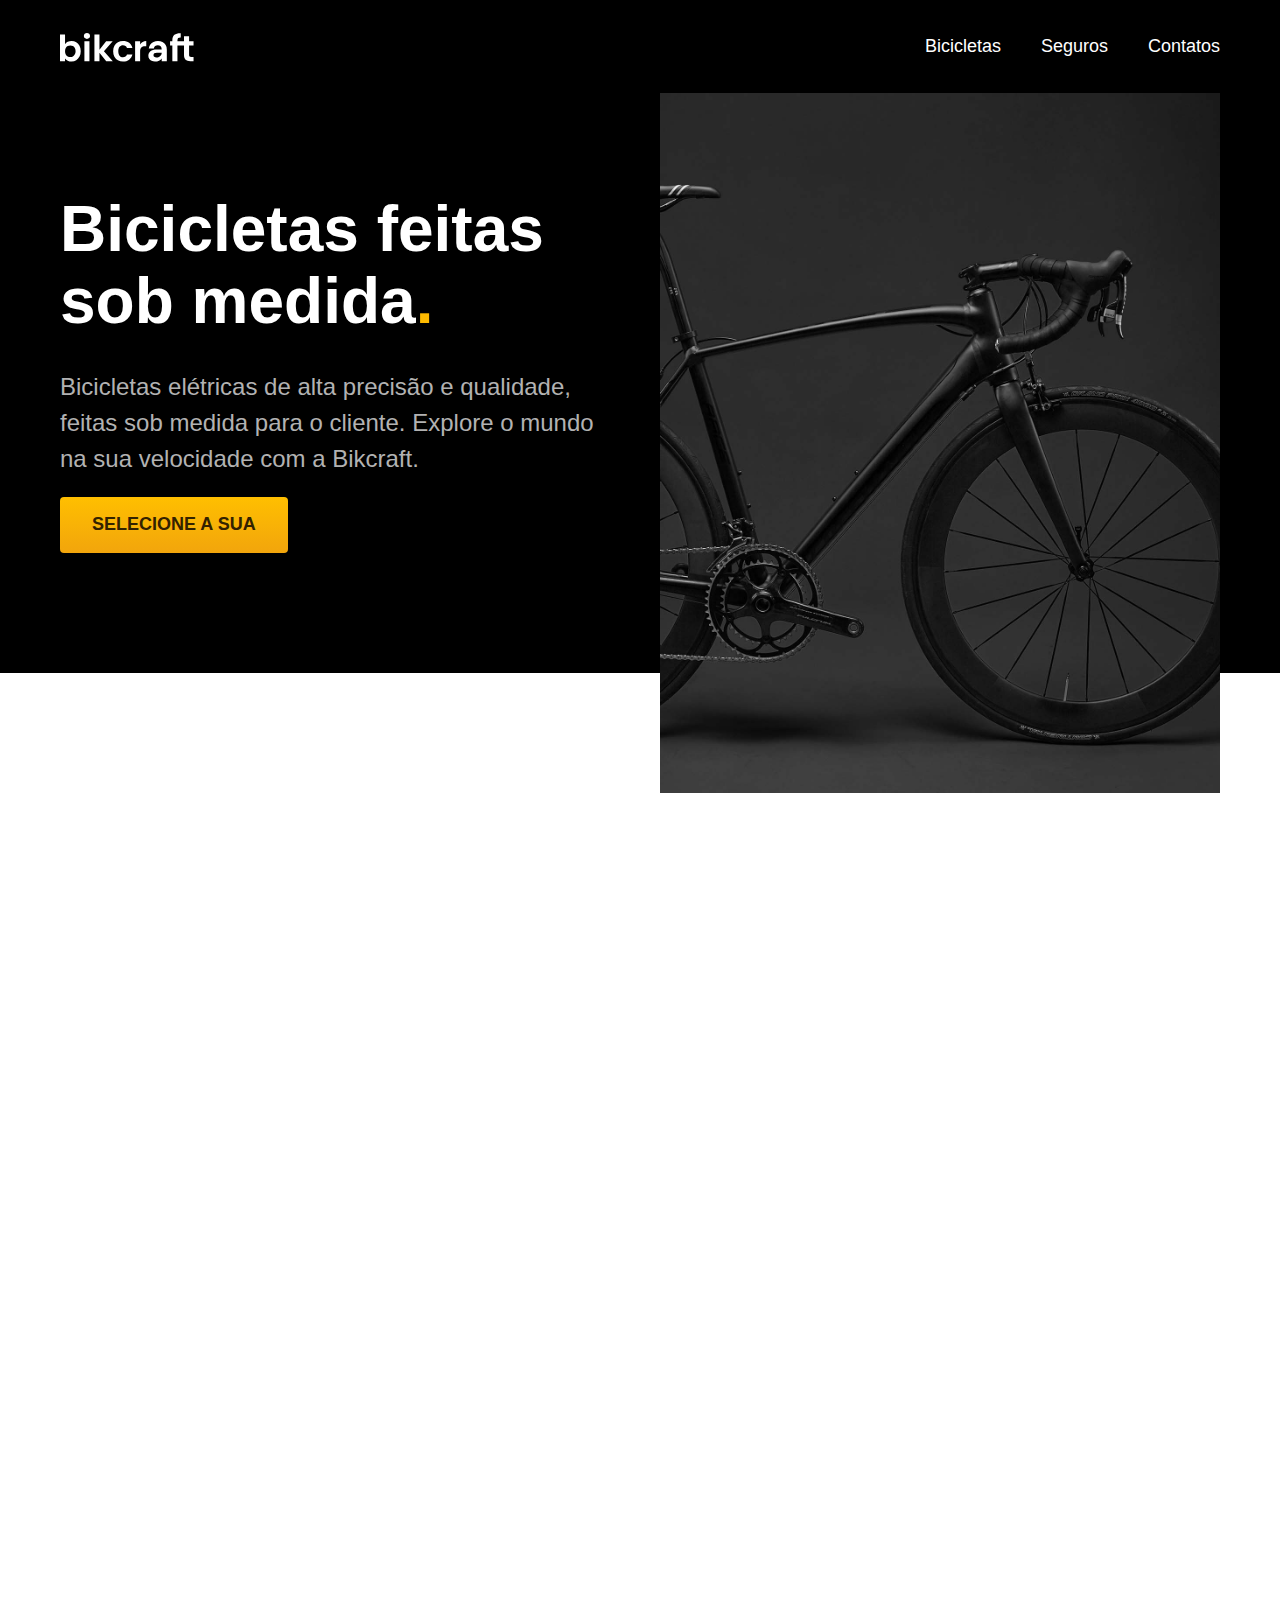
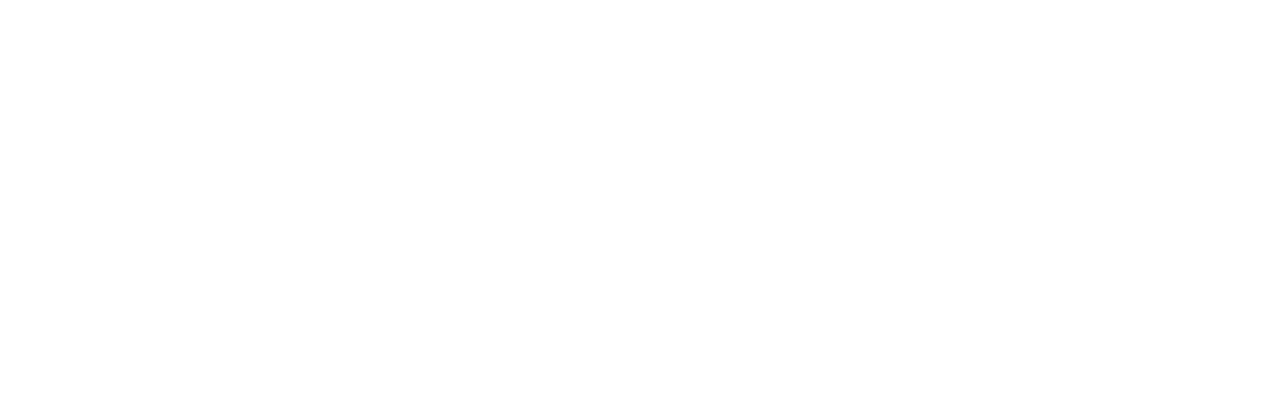
==== index.html @ bf6d43e2 "introducao" ====
<!DOCTYPE html>
<html lang="pt-br">

<head>
  <meta charset="UTF-8">
  <meta name="viewport" content="width=device-width, initial-scale=1.0">

  <title>Bikcraft - Bicicletas Elétricas</title>
  <meta name="description" content="Bicicletas elétricas de alta precisão e qualidade,  feitas sob medida para o cliente. Explore o mundo na sua velocidade com a Bikcraft.">

  <link rel="stylesheet" href="./css/style.css">
</head>

<body>
  <header class="header-bg">
    <div class="header">
      <a href="./"><img src="./img/bikcraft.svg" alt="Bikecraft"></a>

      <nav aria-label="primaria">
        <ul class="header-menu">
          <li><a href="./bicicletas.html">Bicicletas</a></li>
          <li><a href="./seguros.html">Seguros</a></li>
          <li><a href="./contatos.html">Contatos</a></li>
        </ul>
      </nav>
    </div>
  </header>
  <main class="introducao-bg">
    <div class="introducao">
      <div class="introducao-conteudo">
        <h1>Bicicletas feitas
          sob medida<span>.</span></h1>
        <p>Bicicletas elétricas de alta precisão e qualidade, feitas sob medida para o cliente. Explore o mundo na sua velocidade com a Bikcraft.</p>
        <a href="./bicicletas.html">SELECIONE A SUA</a>
      </div>
      <div class="introducao-imagem">
        <img src="./img/fotos/introducao.jpg" alt="Bicicleta elétrica preta.">
      </div>
    </div>
  </main>
</body>

</html>
---- css/style.css ----
/* Reset css */

body {
  margin: 0px;
  font-family: Arial, Helvetica, sans-serif;
  height: 2000px;
}

ul {
  margin: 0px;
  padding: 0px;
  list-style: none;
}

a {
  text-decoration: none;
  color: inherit;
}

img {
  max-width: 100%;
  display: block;
}

h1,
ul,
p {
  margin: 0px;
}

/* Header */

.header-bg {
  background-color: #000;
}

.header {
  display: flex;
  flex-wrap: wrap;
  gap: 20px;
  justify-content: space-between;
  align-items: center;
  box-sizing: border-box;
  padding: 20px;
  max-width: 1200px;
  margin: 0 auto;
}

.header-menu {
  display: flex;
  flex-wrap: wrap;
  gap: 40px;
}

.header-menu a {
  color: white;
  padding: 16px 0px;
  display: inline-block;
  font-size: 18px;
  position: relative;
}

.header-menu a::after {
  content: "";
  display: block;
  height: 2px;
  width: 0%;
  background: white;
  margin-top: 4px;
  transition: 0.4s;
  position: absolute;
}

.header-menu a:hover:after {
  width: 100%;
}

@media (max-width: 800px) {
  .header-menu {
    gap: 20px;
  }

  .header-menu a {
    background: #111;
    padding: 12px 16px;
    border-radius: 4px;
  }

  .header-menu a:hover {
    background-color: #2e2e2e;
  }

  .header a:after {
    display: none;
  }
}

@media (max-width: 600px) {
  .header-menu {
    gap: 12px;
  }

  .header-menu a {
    padding: 8px 12px;
    font-size: 14px;
  }
}

/* Introdução main */

.introducao-bg {
  background: #000;
  color: white;
}

.introducao {
  display: grid;
  grid-template-columns: 1fr 1fr;
  gap: 0px 40px;
  max-width: 1200px;
  box-sizing: border-box;
  padding: 0px 20px;
  margin: 0px auto;
}

.introducao-conteudo {
  align-self: end;
  padding-bottom: 120px;
}

.introducao-imagem {
  margin-bottom: -120px;
}

.introducao img {
  height: 100%;
  object-fit: cover;
}

.introducao h1 {
  margin-bottom: 32px;
  font-size: 64px;
  line-height: 1.125;
}

.introducao h1 span {
  color: #ffbb00;
}

.introducao p {
  margin-bottom: 20px;
  font-size: 24px;
  line-height: 1.5;
  color: #b2b2b2;
}

.introducao a {
  display: inline-block;
  padding: 16px 32px;
  background: linear-gradient(#ffbf00, #f2a50c);
  border-radius: 4px;
  box-shadow: 0 1px 2px rgba(0, 0, 0, 0.1);
  color: #332200;
  text-transform: uppercase;
  font-weight: 600;
  font-size: 18px;
  line-height: 1.33;
}
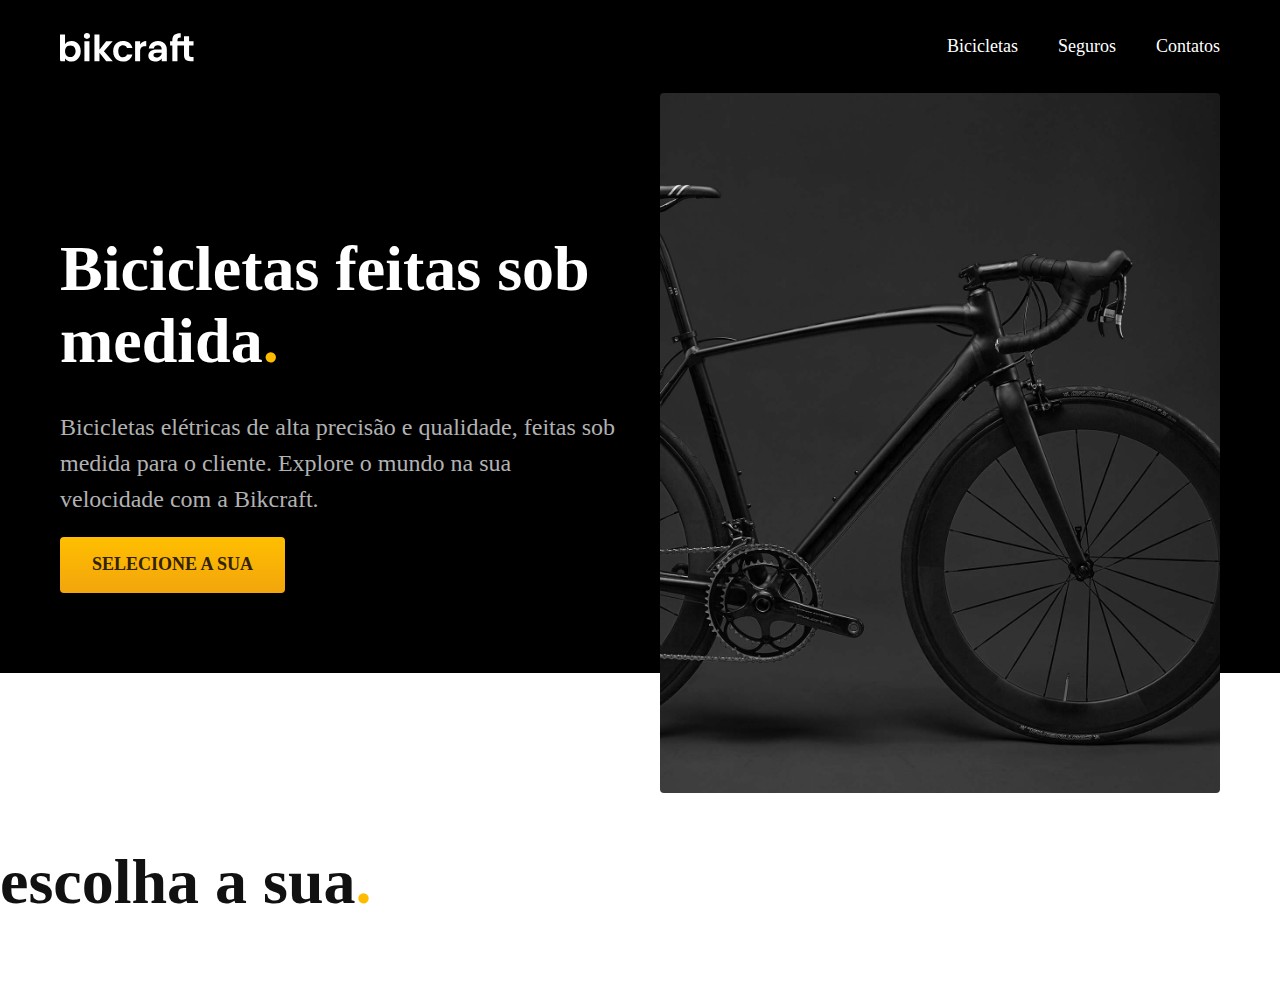
==== commit ee0b0a2e: "quarto dia" ====
--- a/index.html
+++ b/index.html
@@ -9,6 +9,11 @@
   <meta name="description" content="Bicicletas elétricas de alta precisão e qualidade,  feitas sob medida para o cliente. Explore o mundo na sua velocidade com a Bikcraft.">
 
   <link rel="stylesheet" href="./css/style.css">
+
+  <!-- <link rel="preconnect" href="https://fonts.googleapis.com">
+  <link rel="preconnect" href="https://fonts.gstatic.com" crossorigin>
+  <link href="https://fonts.googleapis.com/css2?family=Poppins:wght@400;600&family=Roboto:wght@400;500&display=swap" rel="stylesheet"> -->
+
 </head>
 
 <body>
@@ -17,7 +22,7 @@
       <a href="./"><img src="./img/bikcraft.svg" alt="Bikecraft"></a>
 
       <nav aria-label="primaria">
-        <ul class="header-menu">
+        <ul class="header-menu cor-0">
           <li><a href="./bicicletas.html">Bicicletas</a></li>
           <li><a href="./seguros.html">Seguros</a></li>
           <li><a href="./contatos.html">Contatos</a></li>
@@ -28,16 +33,17 @@
   <main class="introducao-bg">
     <div class="introducao">
       <div class="introducao-conteudo">
-        <h1>Bicicletas feitas
-          sob medida<span>.</span></h1>
-        <p>Bicicletas elétricas de alta precisão e qualidade, feitas sob medida para o cliente. Explore o mundo na sua velocidade com a Bikcraft.</p>
-        <a href="./bicicletas.html">SELECIONE A SUA</a>
+        <h1 class="texto-grande cor-0">Bicicletas feitas
+          sob medida<span class="cor-p1">.</span></h1>
+        <p class="texto-medio cor-5">Bicicletas elétricas de alta precisão e qualidade, feitas sob medida para o cliente. Explore o mundo na sua velocidade com a Bikcraft.</p>
+        <a class="btn" href="./bicicletas.html">SELECIONE A SUA</a>
       </div>
-      <div class="introducao-imagem">
+      <div>
         <img src="./img/fotos/introducao.jpg" alt="Bicicleta elétrica preta.">
       </div>
     </div>
   </main>
+  <h2 class="texto-grande">escolha a sua<span class="cor-p1">.</span></h2>
 </body>
 
 </html>--- a/css/style.css
+++ b/css/style.css
@@ -1,168 +1,11 @@
-/* Reset css */
+@import "./global/global.css";
+@import "./utilidades/tipografia.css";
+@import "./utilidades/cores.css";
 
-body {
-  margin: 0px;
-  font-family: Arial, Helvetica, sans-serif;
-  height: 2000px;
-}
+@import "./global/header.css";
 
-ul {
-  margin: 0px;
-  padding: 0px;
-  list-style: none;
-}
+/* Home */
+@import "./home/introducao.css";
 
-a {
-  text-decoration: none;
-  color: inherit;
-}
-
-img {
-  max-width: 100%;
-  display: block;
-}
-
-h1,
-ul,
-p {
-  margin: 0px;
-}
-
-/* Header */
-
-.header-bg {
-  background-color: #000;
-}
-
-.header {
-  display: flex;
-  flex-wrap: wrap;
-  gap: 20px;
-  justify-content: space-between;
-  align-items: center;
-  box-sizing: border-box;
-  padding: 20px;
-  max-width: 1200px;
-  margin: 0 auto;
-}
-
-.header-menu {
-  display: flex;
-  flex-wrap: wrap;
-  gap: 40px;
-}
-
-.header-menu a {
-  color: white;
-  padding: 16px 0px;
-  display: inline-block;
-  font-size: 18px;
-  position: relative;
-}
-
-.header-menu a::after {
-  content: "";
-  display: block;
-  height: 2px;
-  width: 0%;
-  background: white;
-  margin-top: 4px;
-  transition: 0.4s;
-  position: absolute;
-}
-
-.header-menu a:hover:after {
-  width: 100%;
-}
-
-@media (max-width: 800px) {
-  .header-menu {
-    gap: 20px;
-  }
-
-  .header-menu a {
-    background: #111;
-    padding: 12px 16px;
-    border-radius: 4px;
-  }
-
-  .header-menu a:hover {
-    background-color: #2e2e2e;
-  }
-
-  .header a:after {
-    display: none;
-  }
-}
-
-@media (max-width: 600px) {
-  .header-menu {
-    gap: 12px;
-  }
-
-  .header-menu a {
-    padding: 8px 12px;
-    font-size: 14px;
-  }
-}
-
-/* Introdução main */
-
-.introducao-bg {
-  background: #000;
-  color: white;
-}
-
-.introducao {
-  display: grid;
-  grid-template-columns: 1fr 1fr;
-  gap: 0px 40px;
-  max-width: 1200px;
-  box-sizing: border-box;
-  padding: 0px 20px;
-  margin: 0px auto;
-}
-
-.introducao-conteudo {
-  align-self: end;
-  padding-bottom: 120px;
-}
-
-.introducao-imagem {
-  margin-bottom: -120px;
-}
-
-.introducao img {
-  height: 100%;
-  object-fit: cover;
-}
-
-.introducao h1 {
-  margin-bottom: 32px;
-  font-size: 64px;
-  line-height: 1.125;
-}
-
-.introducao h1 span {
-  color: #ffbb00;
-}
-
-.introducao p {
-  margin-bottom: 20px;
-  font-size: 24px;
-  line-height: 1.5;
-  color: #b2b2b2;
-}
-
-.introducao a {
-  display: inline-block;
-  padding: 16px 32px;
-  background: linear-gradient(#ffbf00, #f2a50c);
-  border-radius: 4px;
-  box-shadow: 0 1px 2px rgba(0, 0, 0, 0.1);
-  color: #332200;
-  text-transform: uppercase;
-  font-weight: 600;
-  font-size: 18px;
-  line-height: 1.33;
-}
+/* Componentes */
+@import "./utilidades/componentes.css";
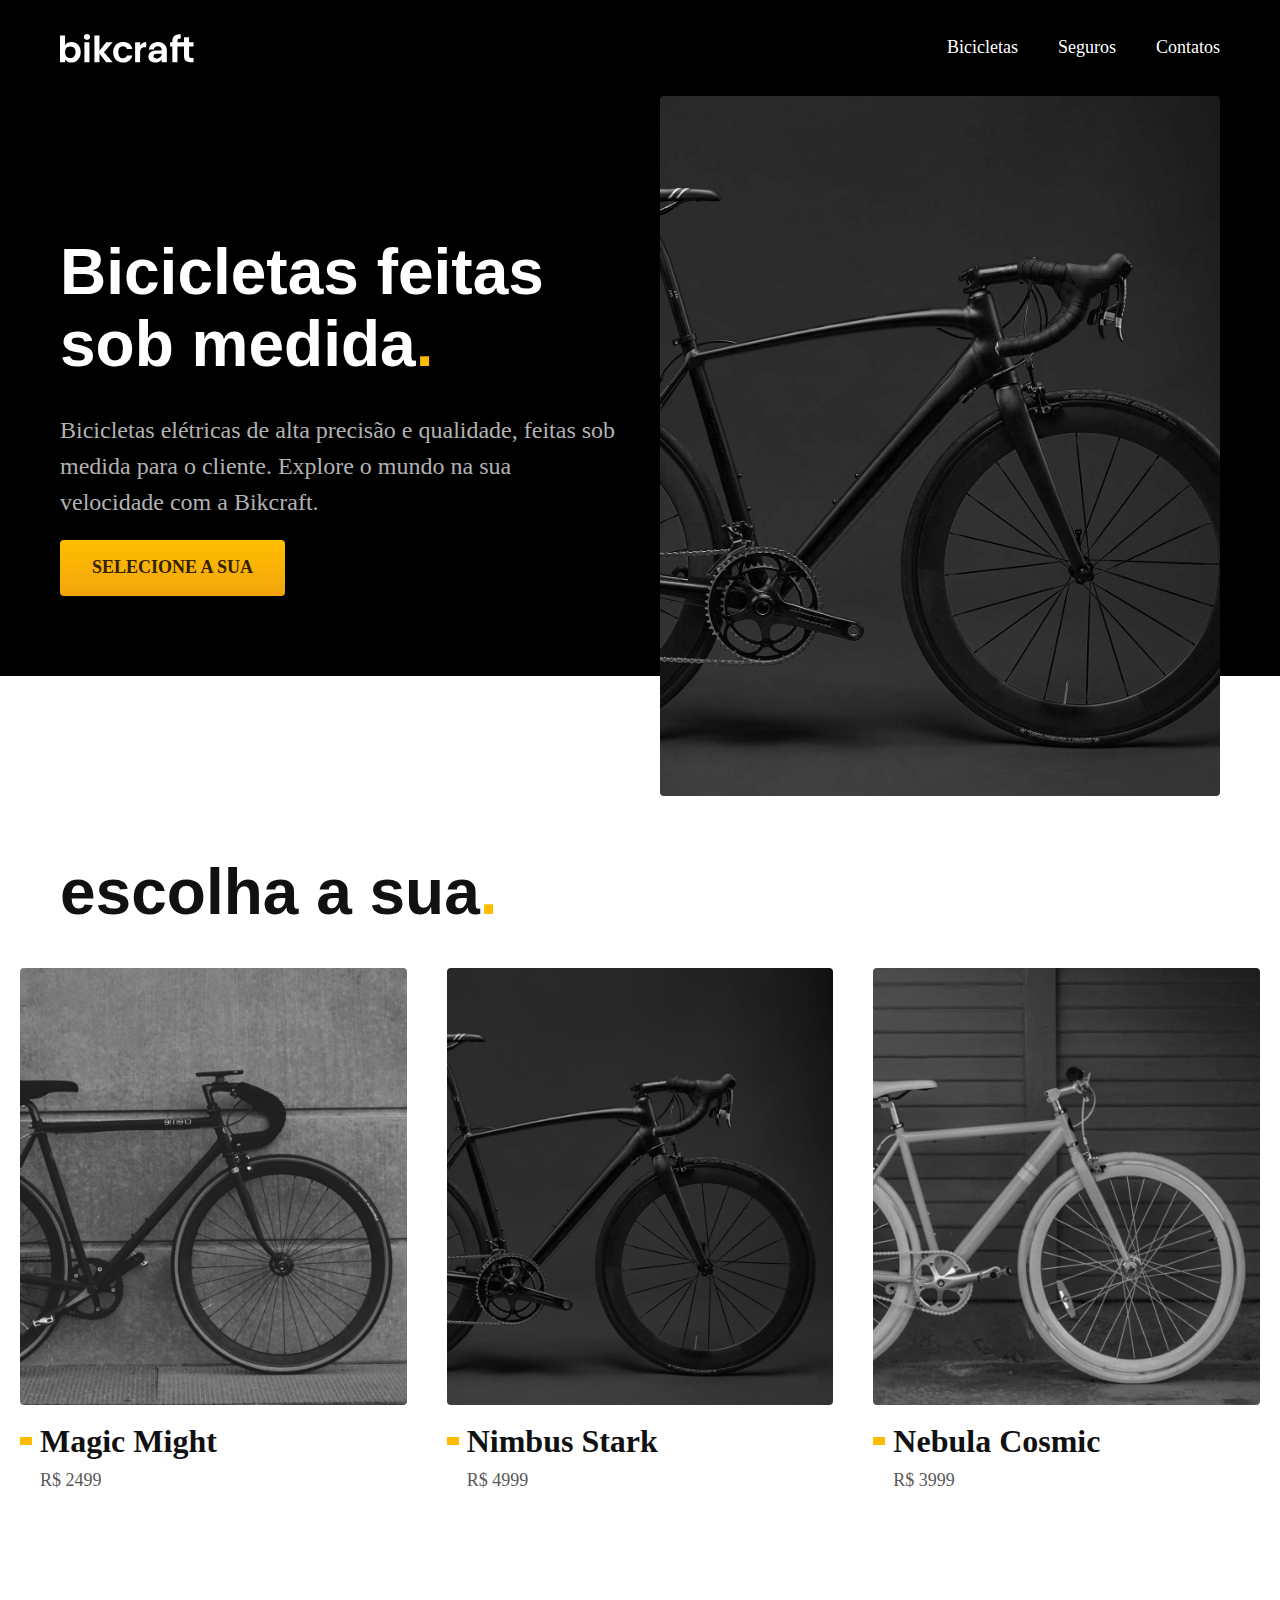
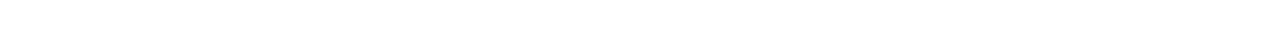
==== commit 76766eb0: "Dia 10" ====
--- a/index.html
+++ b/index.html
@@ -22,7 +22,7 @@
       <a href="./"><img src="./img/bikcraft.svg" alt="Bikecraft"></a>
 
       <nav aria-label="primaria">
-        <ul class="header-menu cor-0">
+        <ul class="header-menu font-1-m cor-0">
           <li><a href="./bicicletas.html">Bicicletas</a></li>
           <li><a href="./seguros.html">Seguros</a></li>
           <li><a href="./contatos.html">Contatos</a></li>
@@ -33,9 +33,9 @@
   <main class="introducao-bg">
     <div class="introducao">
       <div class="introducao-conteudo">
-        <h1 class="texto-grande cor-0">Bicicletas feitas
+        <h1 class="font-1-xxl cor-0">Bicicletas feitas
           sob medida<span class="cor-p1">.</span></h1>
-        <p class="texto-medio cor-5">Bicicletas elétricas de alta precisão e qualidade, feitas sob medida para o cliente. Explore o mundo na sua velocidade com a Bikcraft.</p>
+        <p class="font-2-l cor-5">Bicicletas elétricas de alta precisão e qualidade, feitas sob medida para o cliente. Explore o mundo na sua velocidade com a Bikcraft.</p>
         <a class="btn" href="./bicicletas.html">SELECIONE A SUA</a>
       </div>
       <div>
@@ -43,7 +43,32 @@
       </div>
     </div>
   </main>
-  <h2 class="texto-grande">escolha a sua<span class="cor-p1">.</span></h2>
+  <article class="bicicletas-lista">
+    <h2 class="font-1-xxl">escolha a sua<span class="cor-p1">.</span></h2>
+    <ul>
+      <li>
+        <a href="./bicicletas/magic.html">
+          <img src="./img/bicicletas/magic-home.jpg" alt="Bicicleta Preta">
+          <h3 class="font-1-xl">Magic Might</h3>
+          <span class="font-2-m cor-8">R$ 2499</span>
+        </a>
+      </li>
+      <li>
+        <a href="./bicicletas/nimbus.html">
+          <img src="./img/bicicletas/nimbus-home.jpg" alt="Bicicleta Preta">
+          <h3 class="font-1-xl">Nimbus Stark</h3>
+          <span class="font-2-m cor-8">R$ 4999</span>
+        </a>
+      </li>
+      <li>
+        <a href="./bicicletas/nebula.html">
+          <img src="./img/bicicletas/nebula-home.jpg" alt="Bicicleta Preta">
+          <h3 class="font-1-xl">Nebula Cosmic</h3>
+          <span class="font-2-m cor-8">R$ 3999</span>
+        </a>
+      </li>
+    </ul>
+  </article>
 </body>
 
 </html>--- a/css/style.css
+++ b/css/style.css
@@ -9,3 +9,6 @@
 
 /* Componentes */
 @import "./utilidades/componentes.css";
+
+/* Bicicletas */
+@import "./bicicletas/bicicletas-lista.css";
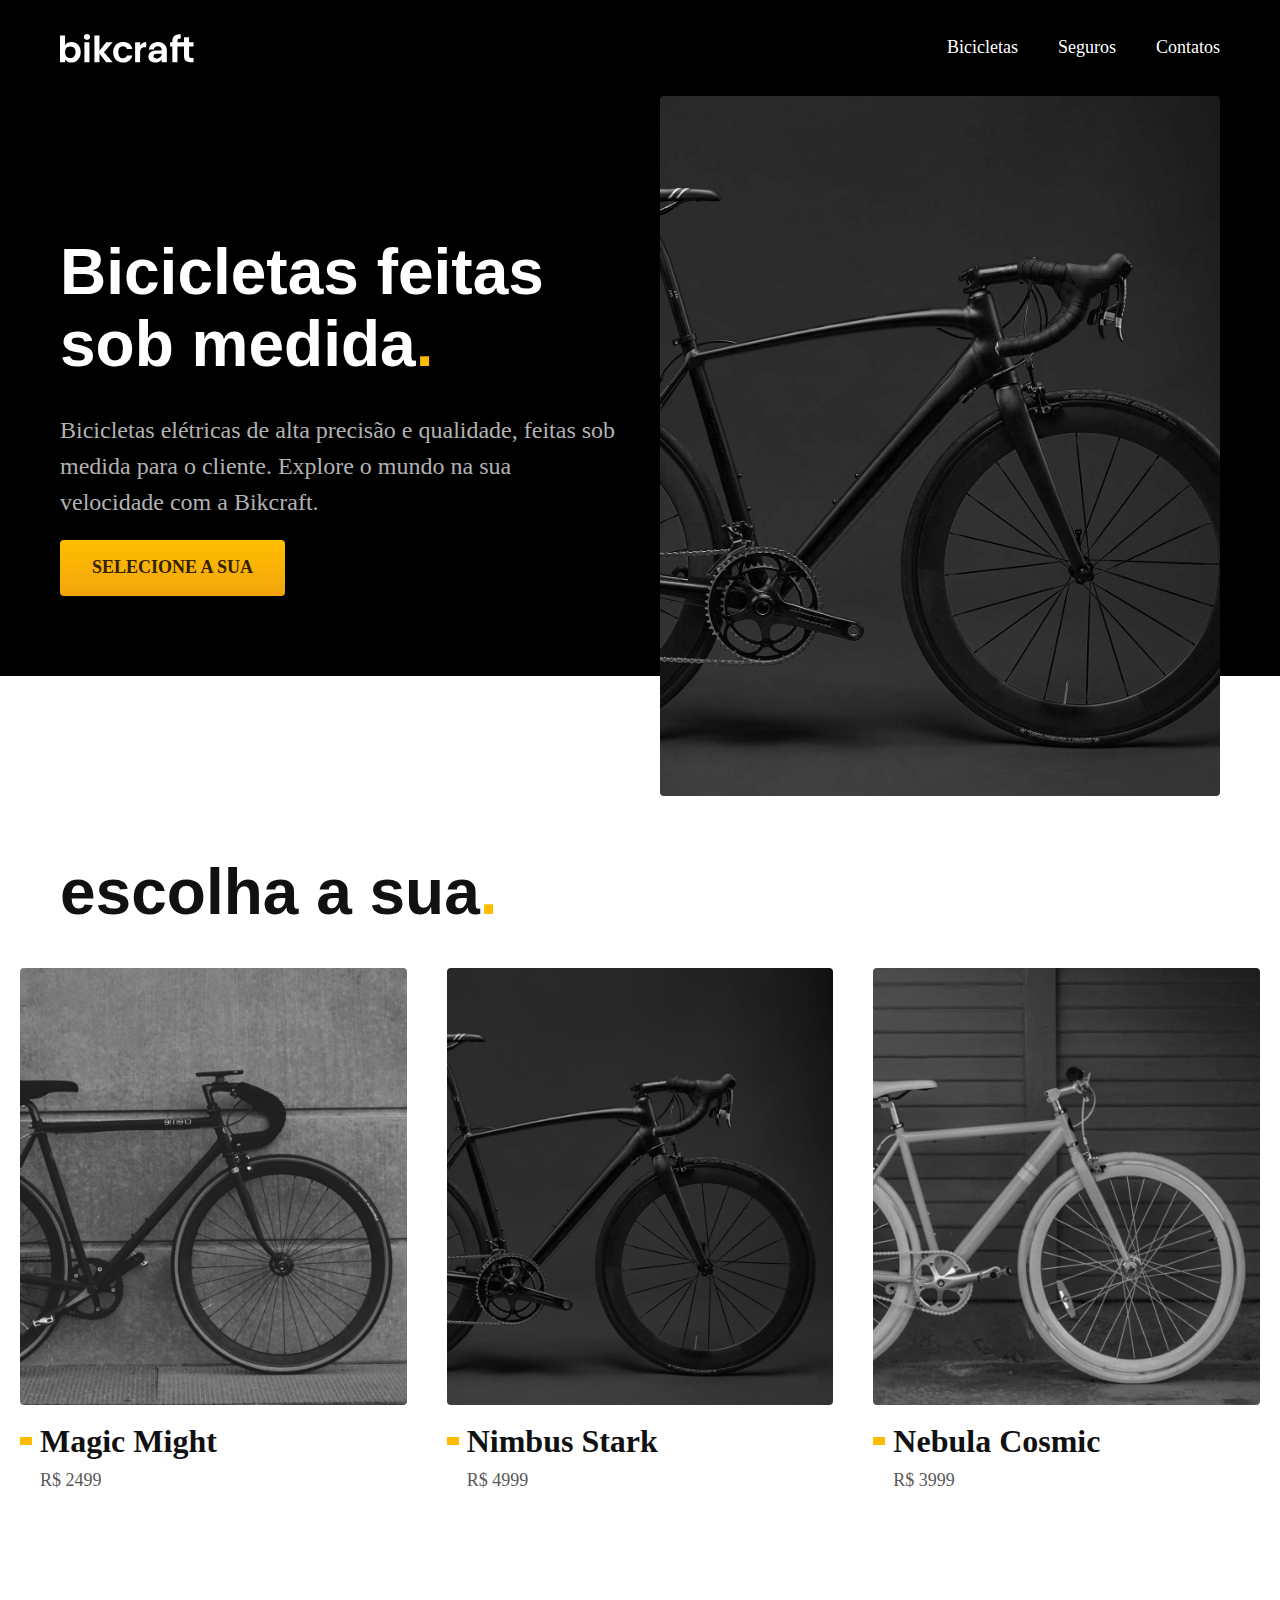
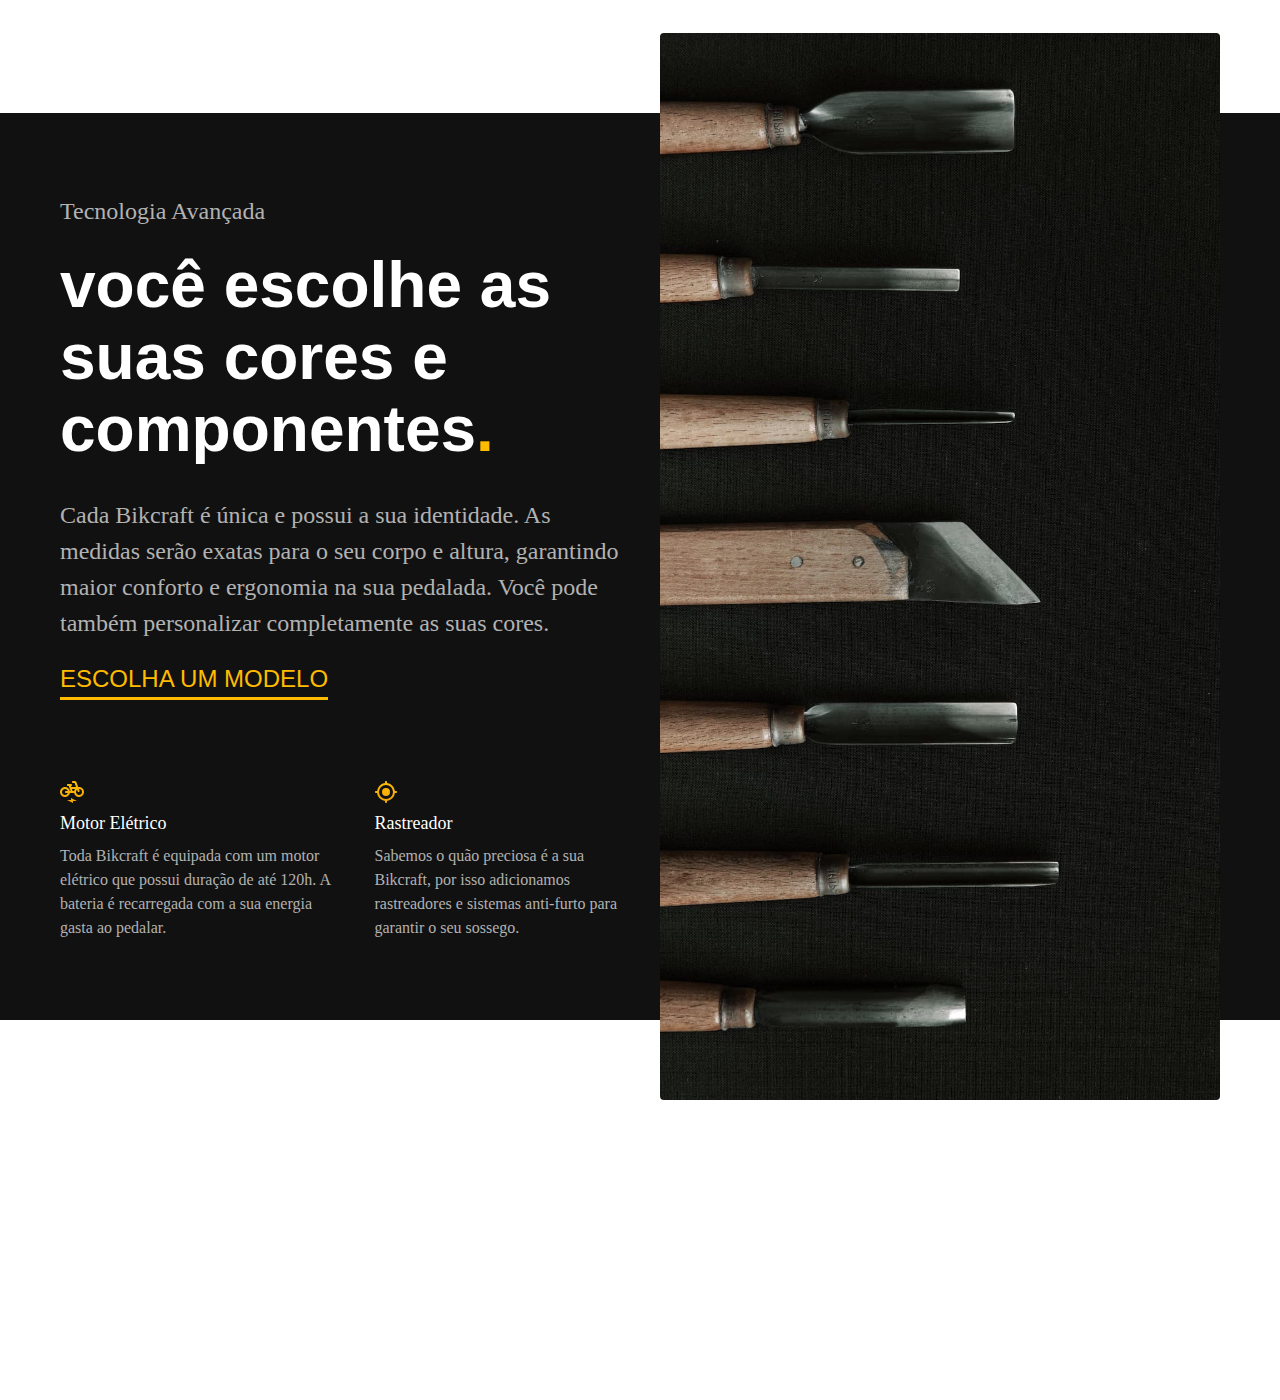
==== commit a5c4a302: "tecnologia" ====
--- a/index.html
+++ b/index.html
@@ -18,7 +18,7 @@
 
 <body>
   <header class="header-bg">
-    <div class="header">
+    <div class="header container">
       <a href="./"><img src="./img/bikcraft.svg" alt="Bikecraft"></a>
 
       <nav aria-label="primaria">
@@ -31,7 +31,7 @@
     </div>
   </header>
   <main class="introducao-bg">
-    <div class="introducao">
+    <div class="introducao container">
       <div class="introducao-conteudo">
         <h1 class="font-1-xxl cor-0">Bicicletas feitas
           sob medida<span class="cor-p1">.</span></h1>
@@ -44,7 +44,7 @@
     </div>
   </main>
   <article class="bicicletas-lista">
-    <h2 class="font-1-xxl">escolha a sua<span class="cor-p1">.</span></h2>
+    <h2 class="container font-1-xxl">escolha a sua<span class="cor-p1">.</span></h2>
     <ul>
       <li>
         <a href="./bicicletas/magic.html">
@@ -69,6 +69,31 @@
       </li>
     </ul>
   </article>
+  <article class="tecnologia-bg">
+    <div class="tecnologia container">
+      <div class="tecnologia-conteudo">
+        <span class="font-2-l-b cor-5">Tecnologia Avançada</span>
+        <h2 class="font-1-xxl cor-0">você escolhe as suas cores e componentes<span class="cor-p1">.</span></h2>
+        <p class="font-2-l cor-5">Cada Bikcraft é única e possui a sua identidade. As medidas serão exatas para o seu corpo e altura, garantindo maior conforto e ergonomia na sua pedalada. Você pode também personalizar completamente as suas cores.</p>
+        <a class="link" href="./bicicletas.html">Escolha um modelo</a>
+        <div class="tecnologia-vantagens">
+          <div>
+            <img src="./img/icones/eletrica.svg" alt="">
+            <h3 class="font-1-m cor-0">Motor Elétrico</h3>
+            <p class="font-2-s cor-5">Toda Bikcraft é equipada com um motor elétrico que possui duração de até 120h. A bateria é recarregada com a sua energia gasta ao pedalar.</p>
+          </div>
+          <div>
+            <img src="./img/icones/rastreador.svg" alt="">
+            <h3 class="font-1-m cor-0">Rastreador</h3>
+            <p class="font-2-s cor-5">Sabemos o quão preciosa é a sua Bikcraft, por isso adicionamos rastreadores e sistemas anti-furto para garantir o seu sossego.</p>
+          </div>
+        </div>
+      </div>
+      <div class="tecnologia-imagem">
+        <img src="./img/fotos/tecnologia.jpg" alt="">
+      </div>
+    </div>
+  </article>
 </body>
 
 </html>--- a/css/style.css
+++ b/css/style.css
@@ -6,6 +6,7 @@
 
 /* Home */
 @import "./home/introducao.css";
+@import "./home/tecnologia.css";
 
 /* Componentes */
 @import "./utilidades/componentes.css";
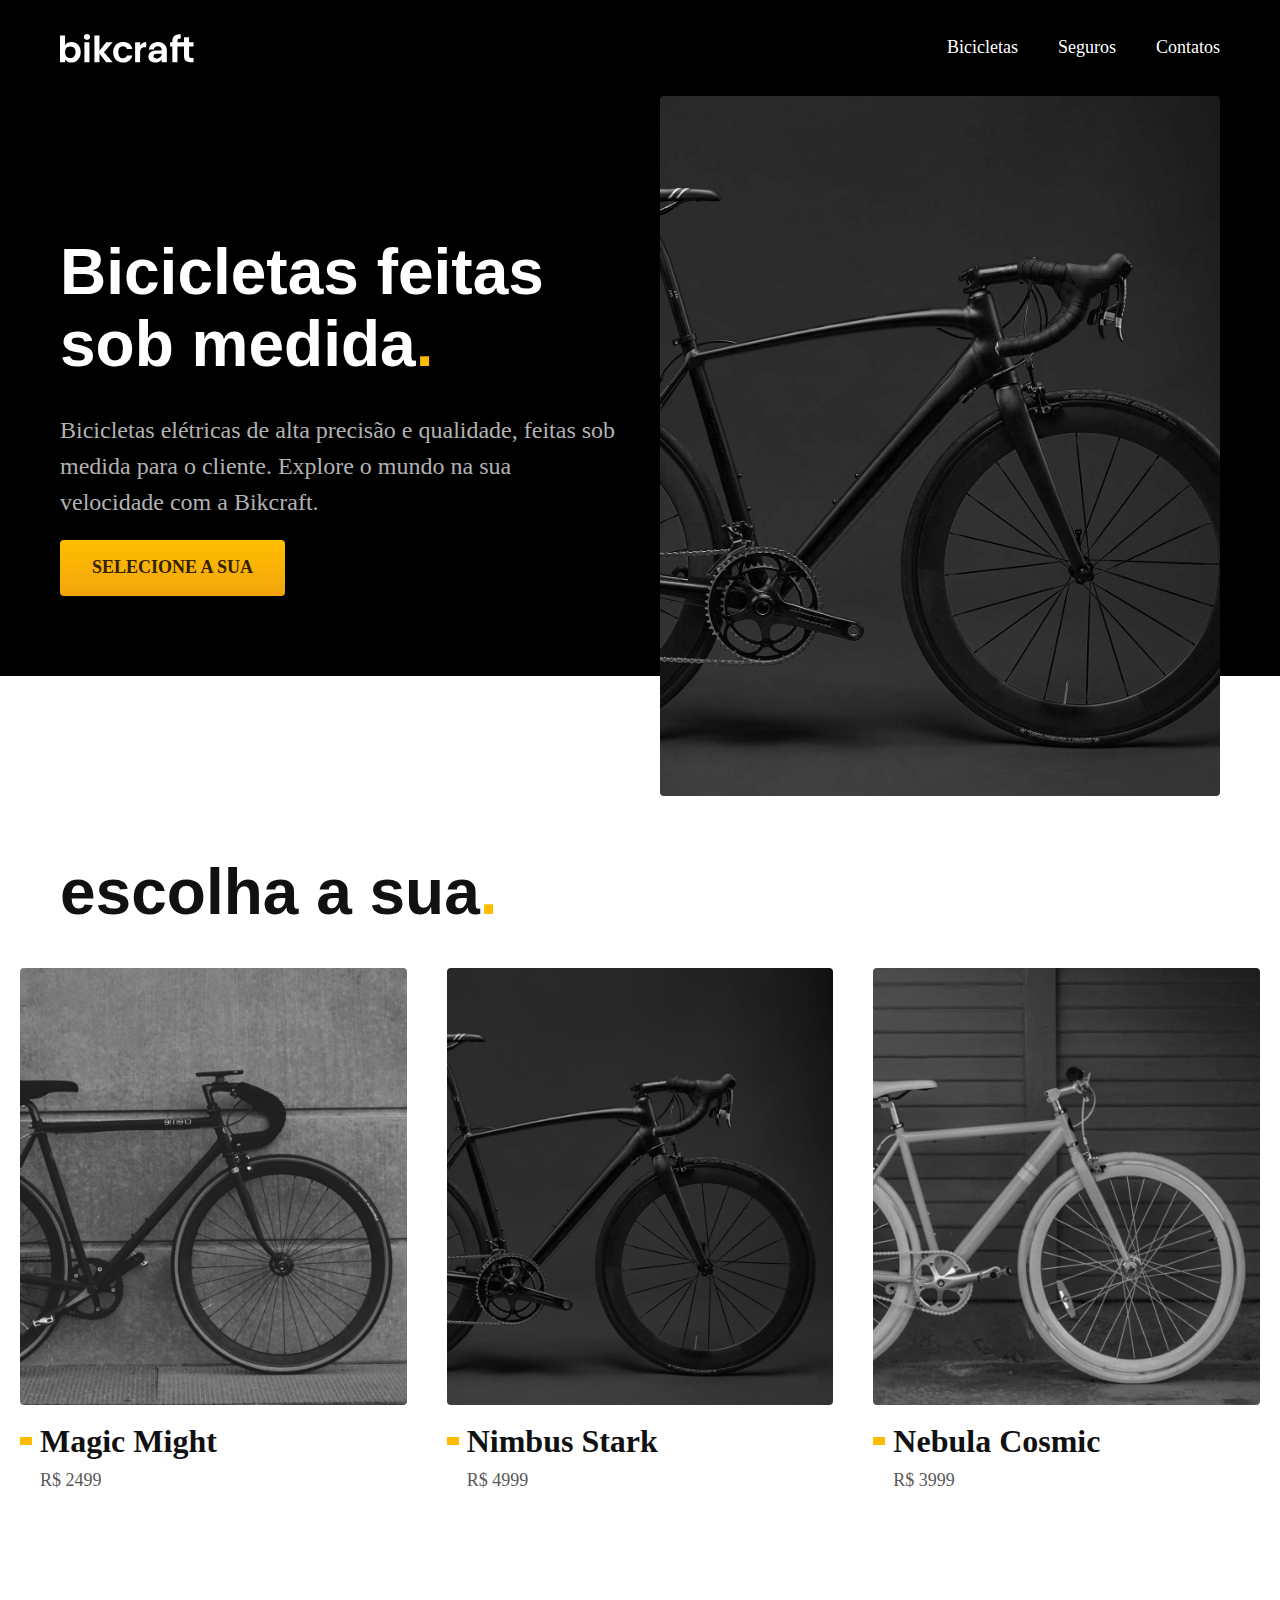
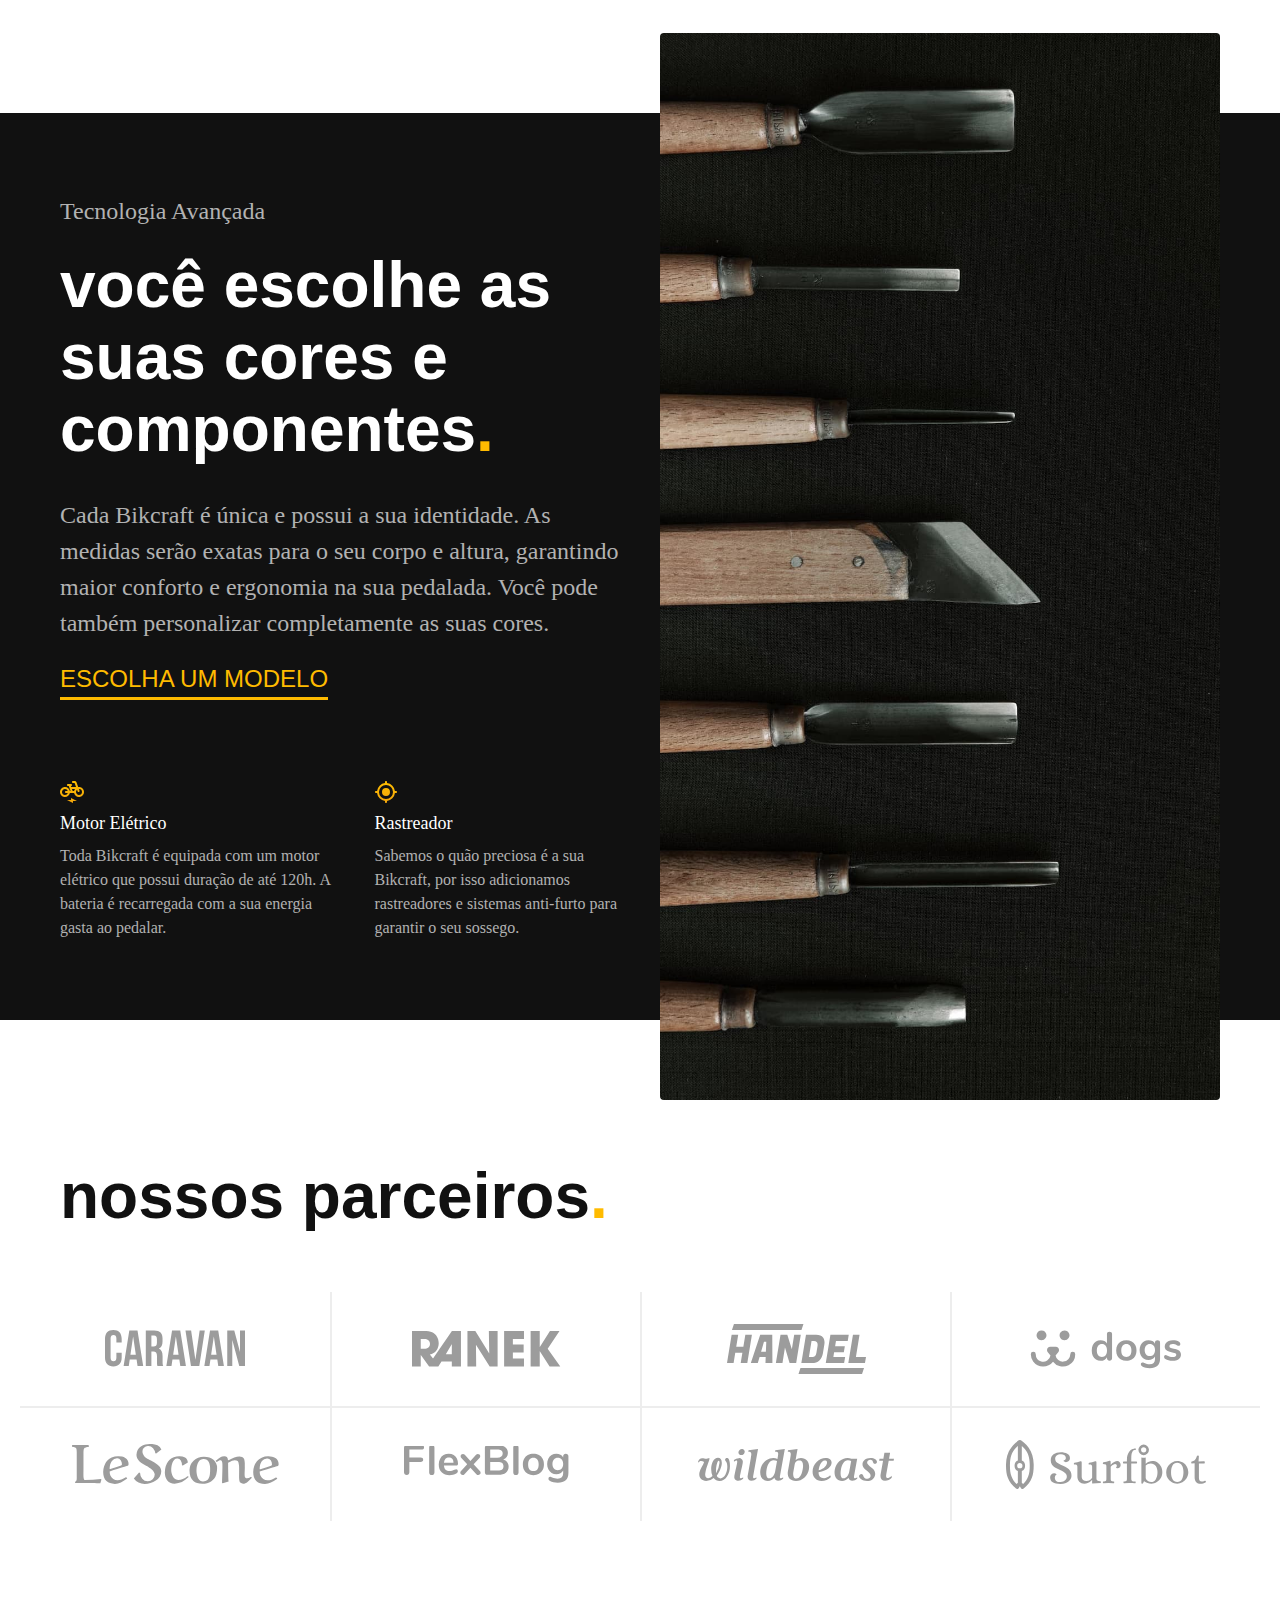
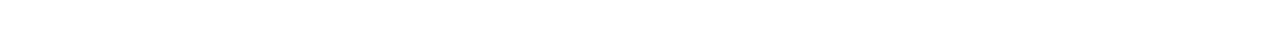
==== commit 65cac0cb: "parceiros" ====
--- a/index.html
+++ b/index.html
@@ -94,6 +94,19 @@
       </div>
     </div>
   </article>
+  <section class="parceiros" aria-label="Nossos Parceiros">
+    <h2 class="container font-1-xxl">nossos parceiros<span class="cor-p1">.</span></h2>
+    <ul>
+      <li><img src="./img/parceiros/caravan.svg" alt="caravan"></li>
+      <li><img src="./img/parceiros/ranek.svg" alt="ranek"></li>
+      <li><img src="./img/parceiros/handel.svg" alt="handel"></li>
+      <li><img src="./img/parceiros/dogs.svg" alt="dogs"></li>
+      <li><img src="./img/parceiros/lescone.svg" alt="lescone"></li>
+      <li><img src="./img/parceiros/flexblog.svg" alt="flexblog"></li>
+      <li><img src="./img/parceiros/wildbeast.svg" alt="wildbeast"></li>
+      <li><img src="./img/parceiros/surfbot.svg" alt="surfbot"></li>
+    </ul>
+  </section>
 </body>
 
 </html>--- a/css/style.css
+++ b/css/style.css
@@ -7,6 +7,7 @@
 /* Home */
 @import "./home/introducao.css";
 @import "./home/tecnologia.css";
+@import "./home/parceiros.css";
 
 /* Componentes */
 @import "./utilidades/componentes.css";
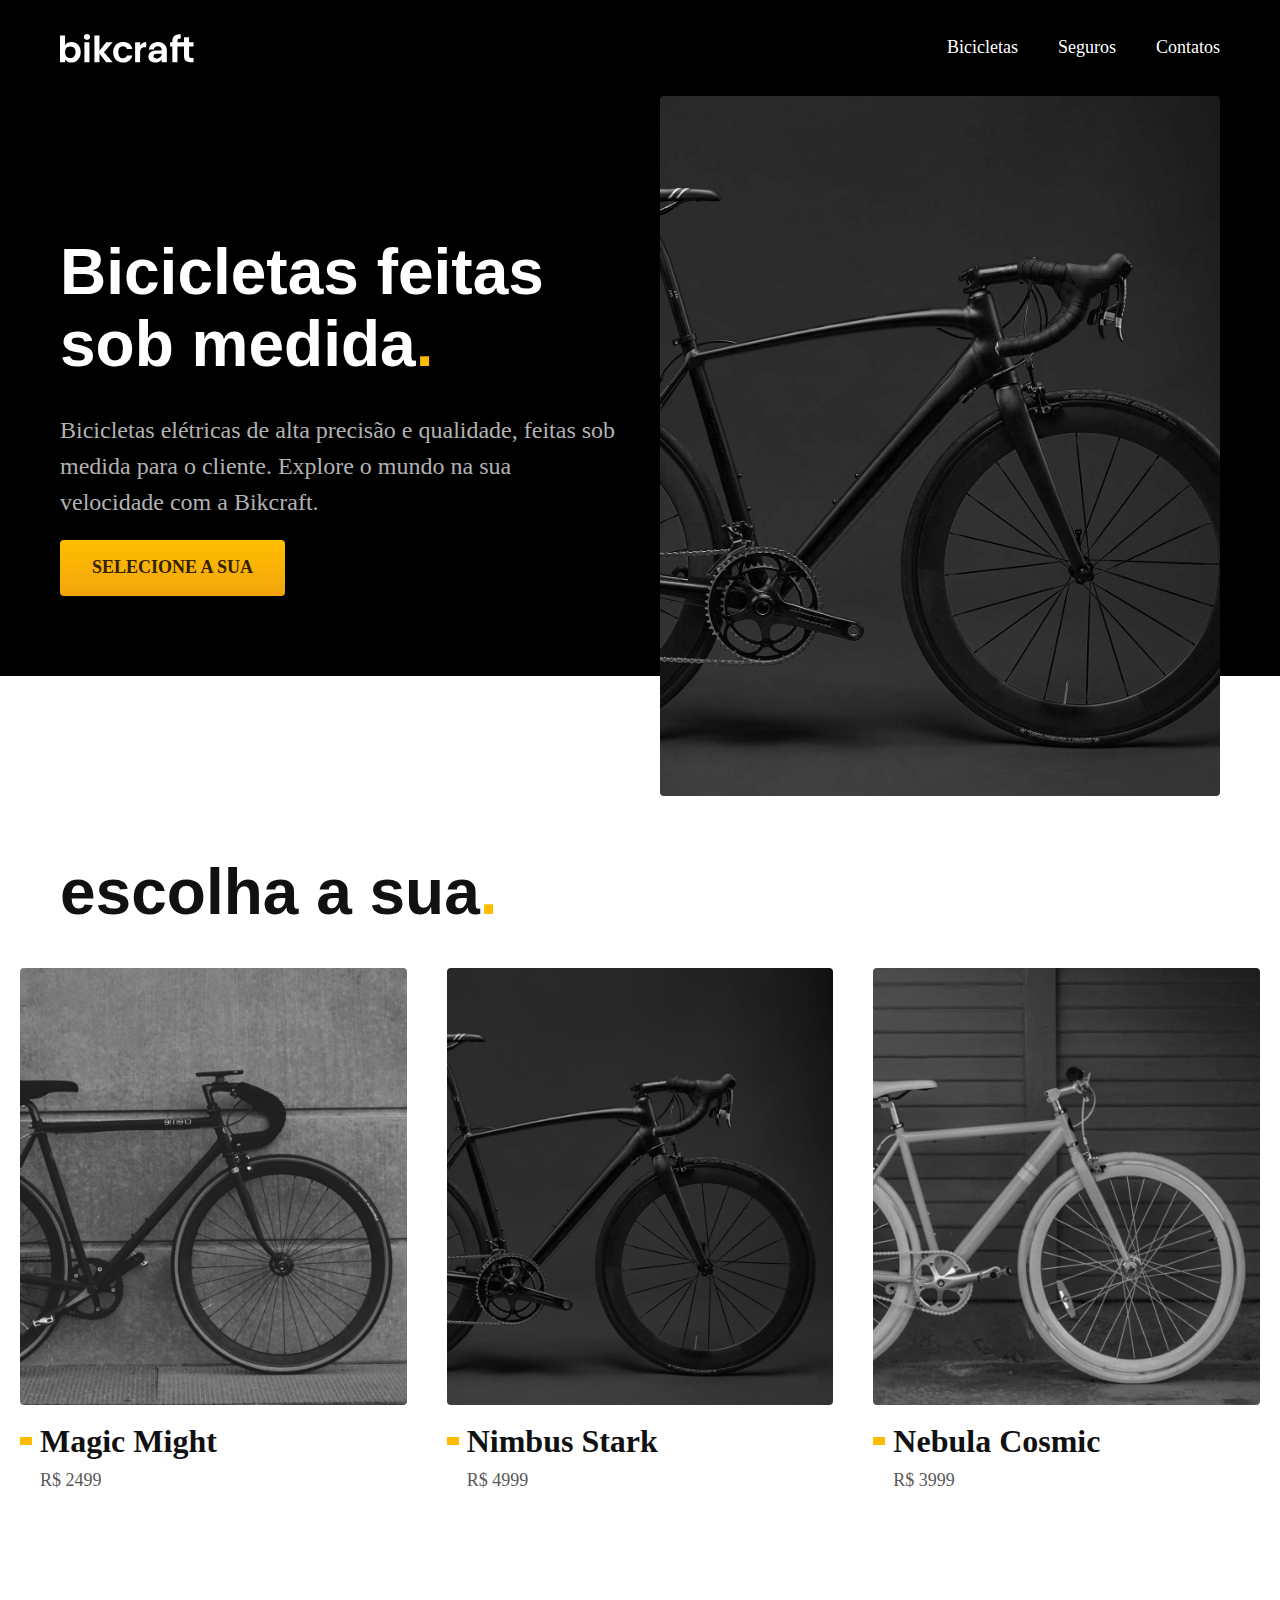
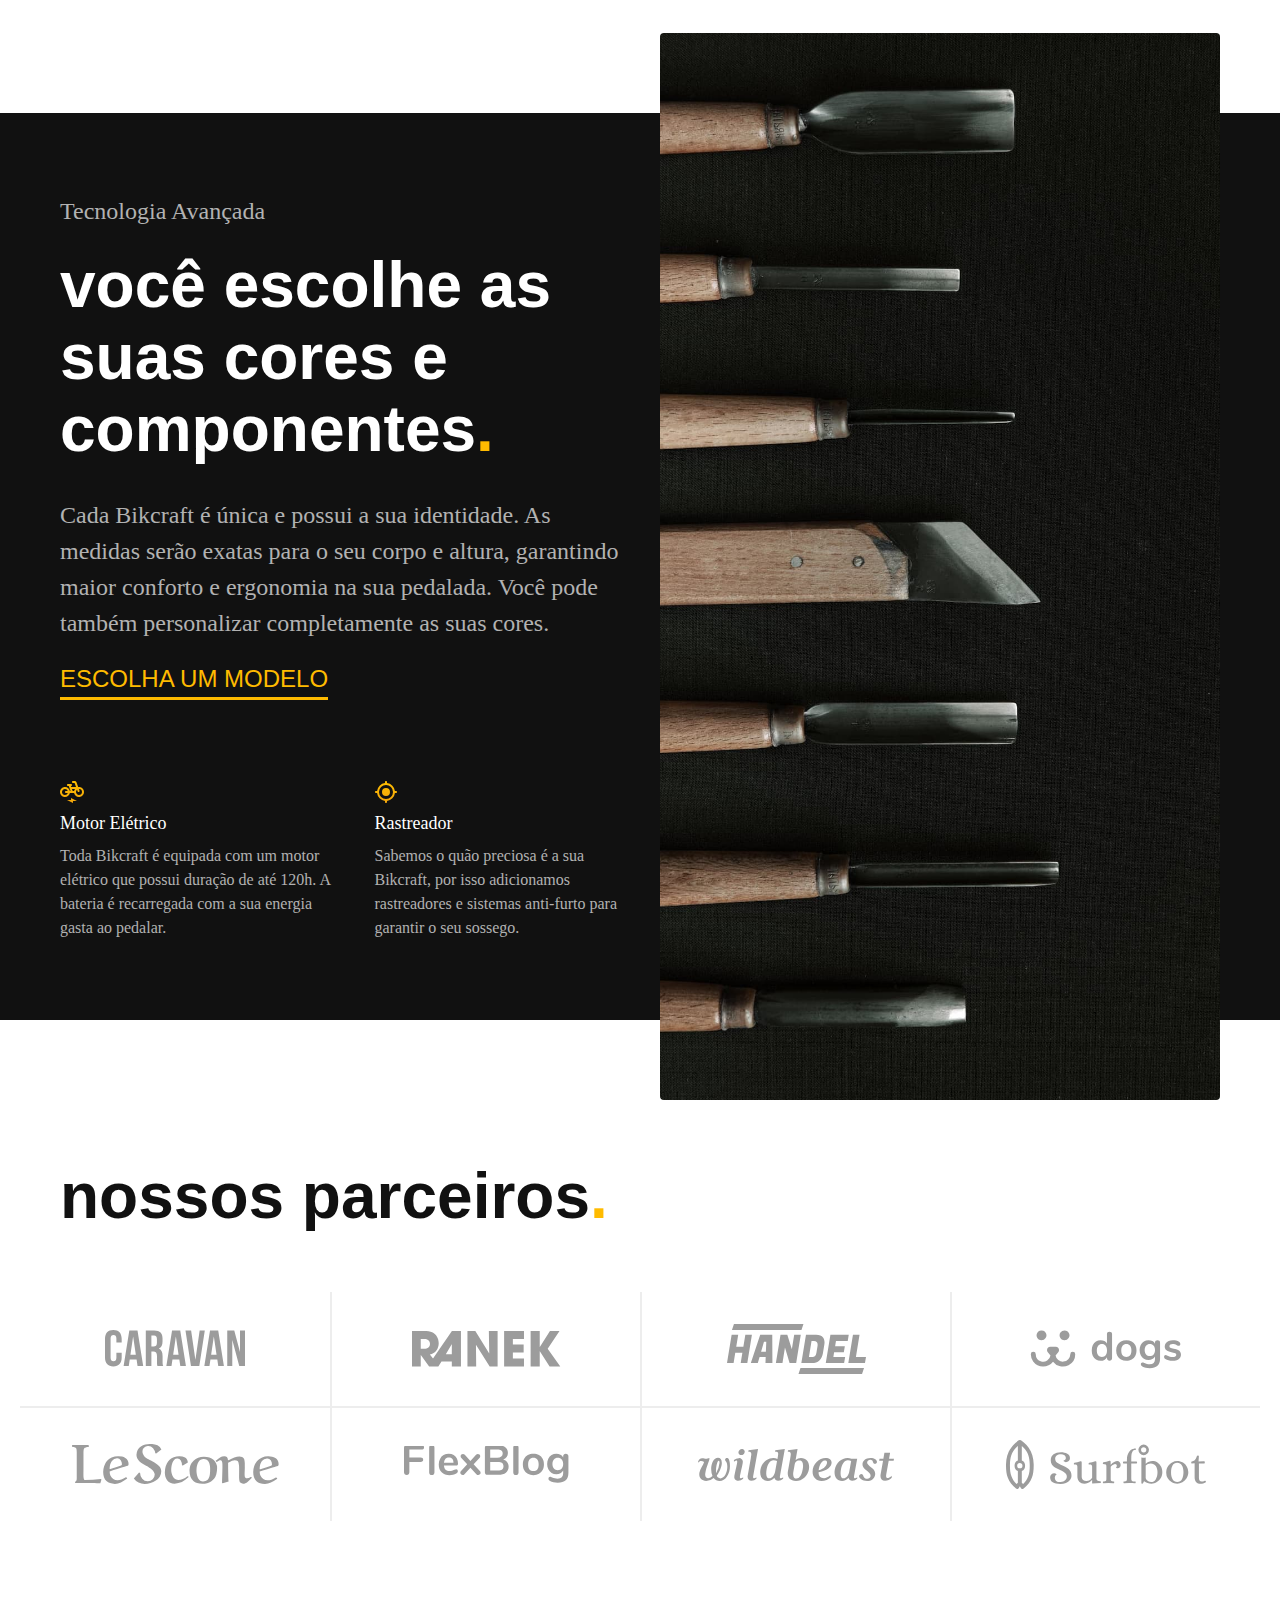
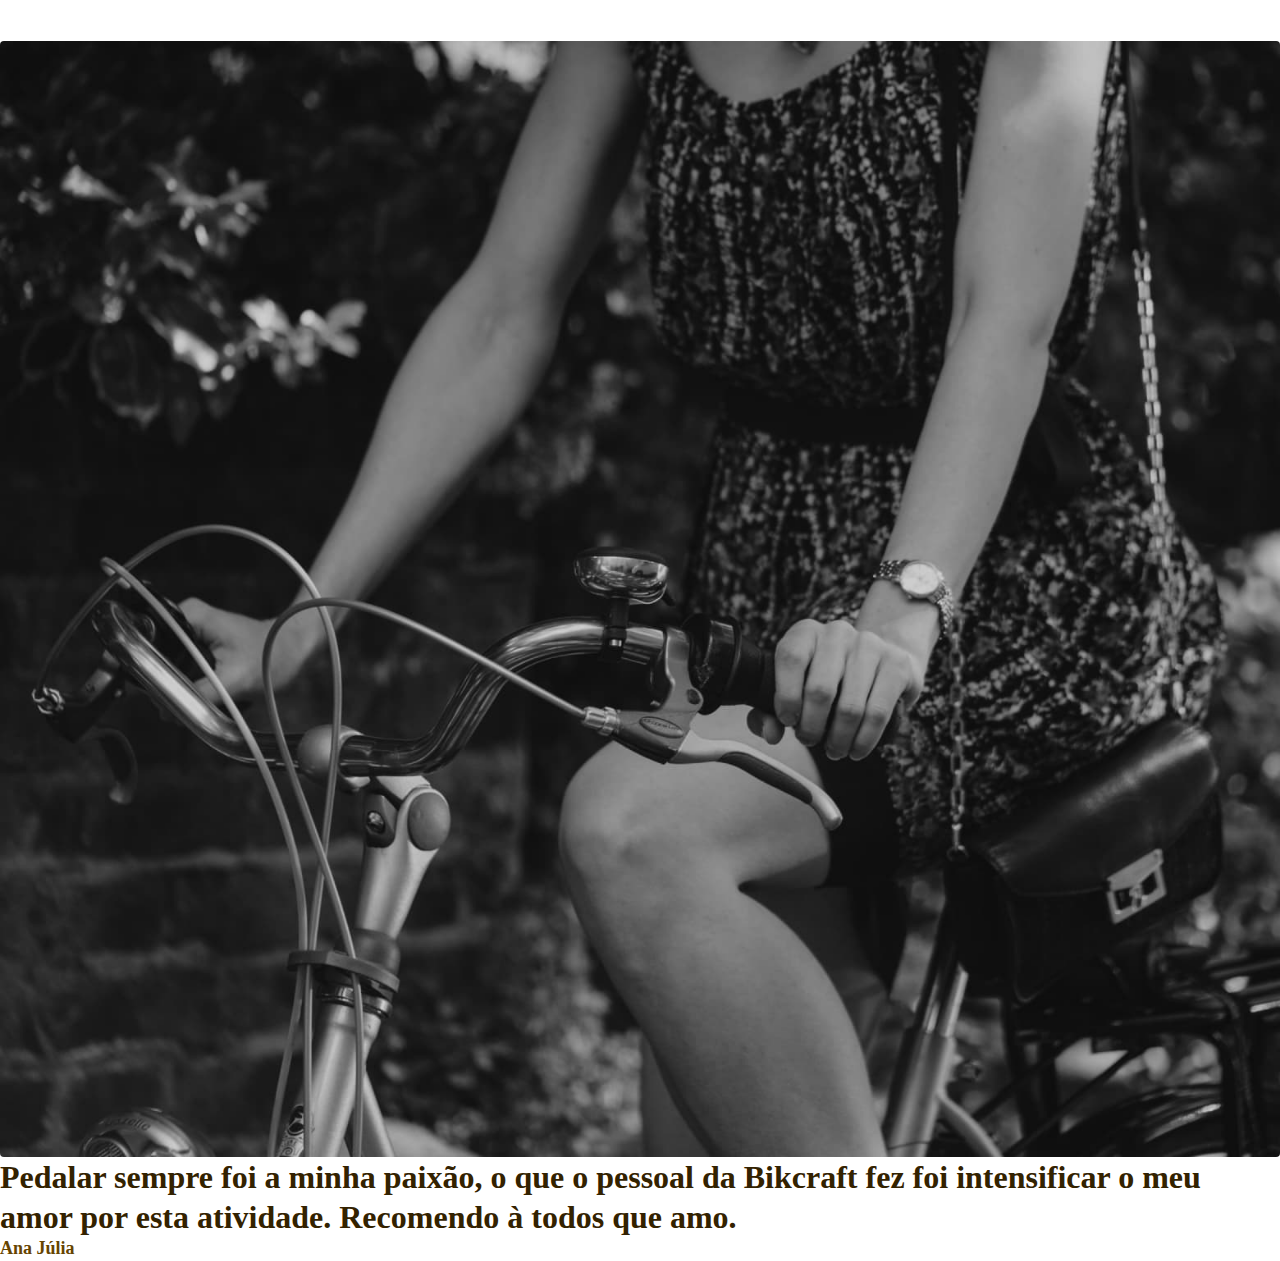
==== commit ea04aa37: "depoimentos" ====
--- a/index.html
+++ b/index.html
@@ -107,6 +107,17 @@
       <li><img src="./img/parceiros/surfbot.svg" alt="surfbot"></li>
     </ul>
   </section>
+  <section class="depoimento" aria-label="Depoimento">
+    <div>
+      <img src="./img/fotos/depoimento.jpg" alt="Pessoa pedalando uma bicicleta Bikcraft">
+    </div>
+    <div class="depoimento-conteudo">
+      <blockquote class="font-1-xl cor-p5">
+        <p>Pedalar sempre foi a minha paixão, o que o pessoal da Bikcraft fez foi intensificar o meu amor por esta atividade. Recomendo à todos que amo.</p>
+      </blockquote>
+      <span class="font-1-m-b cor-p4">Ana Júlia</span>
+    </div>
+  </section>
 </body>
 
 </html>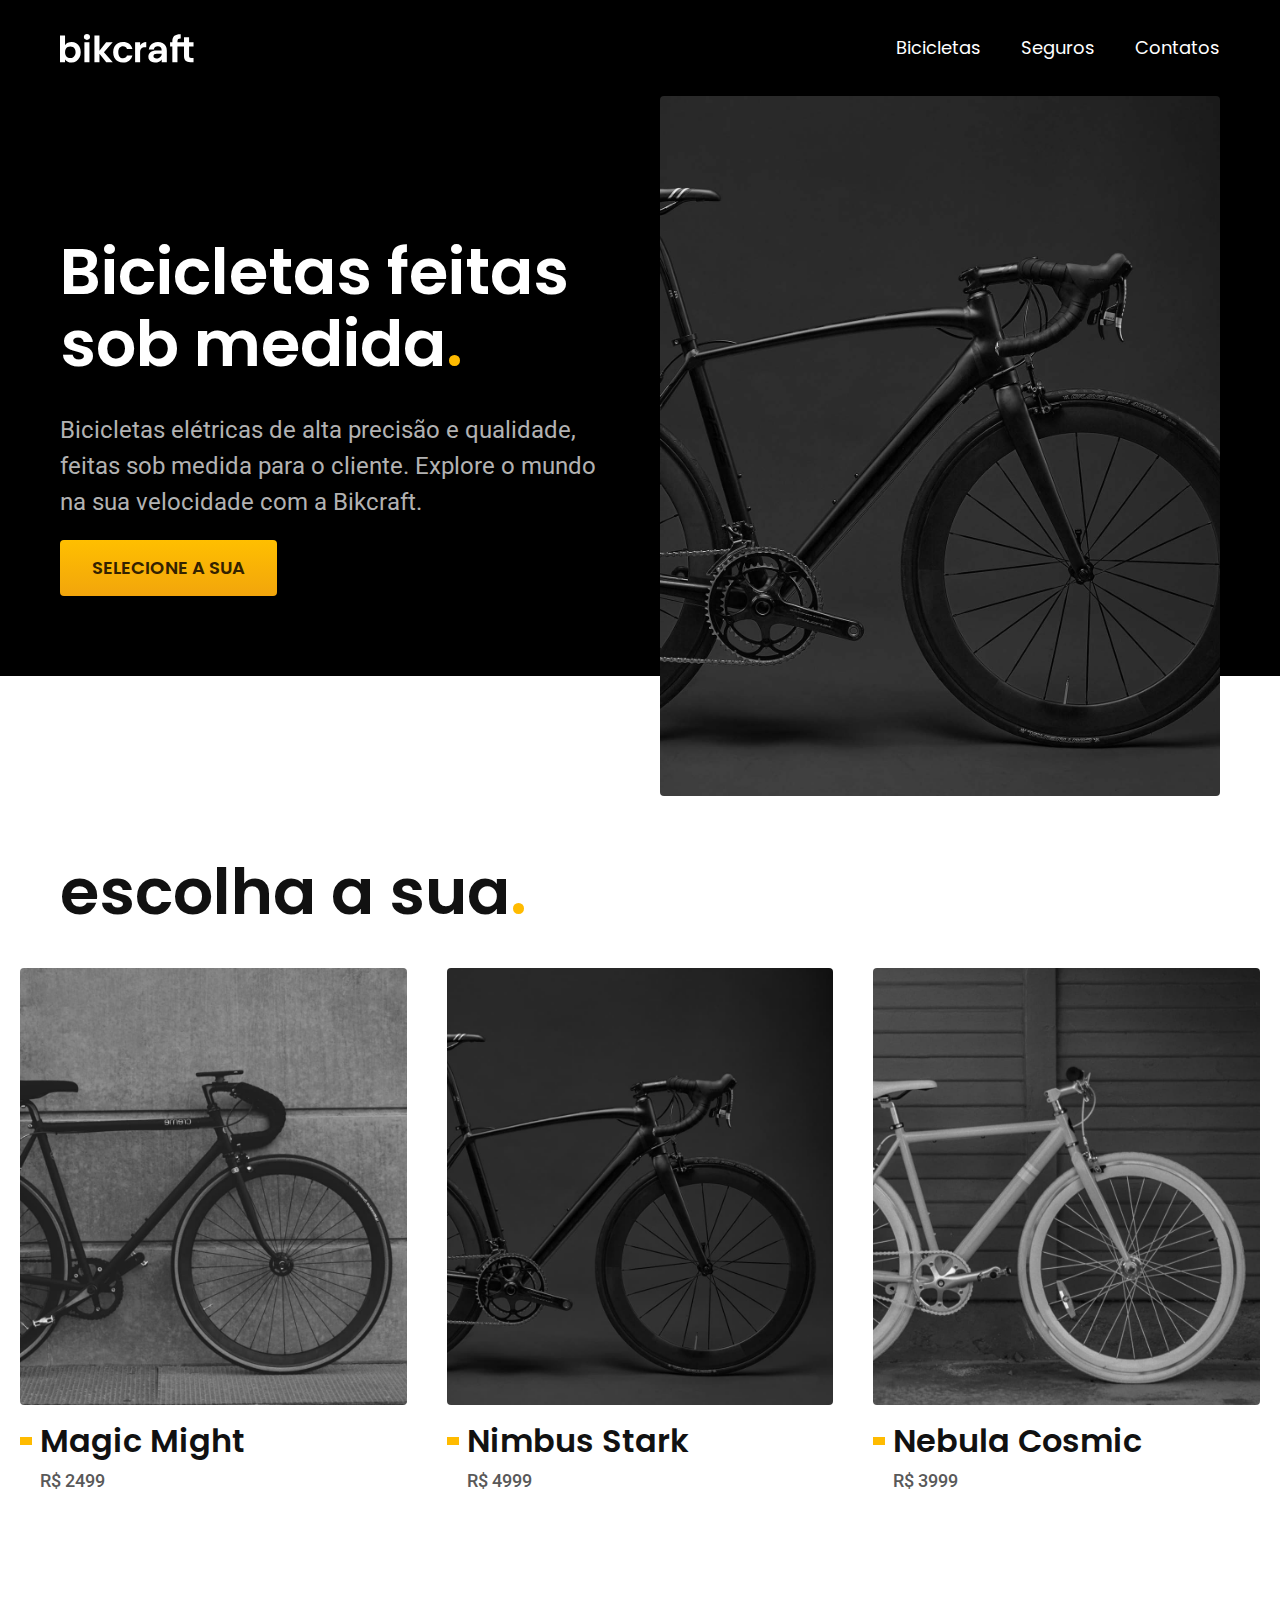
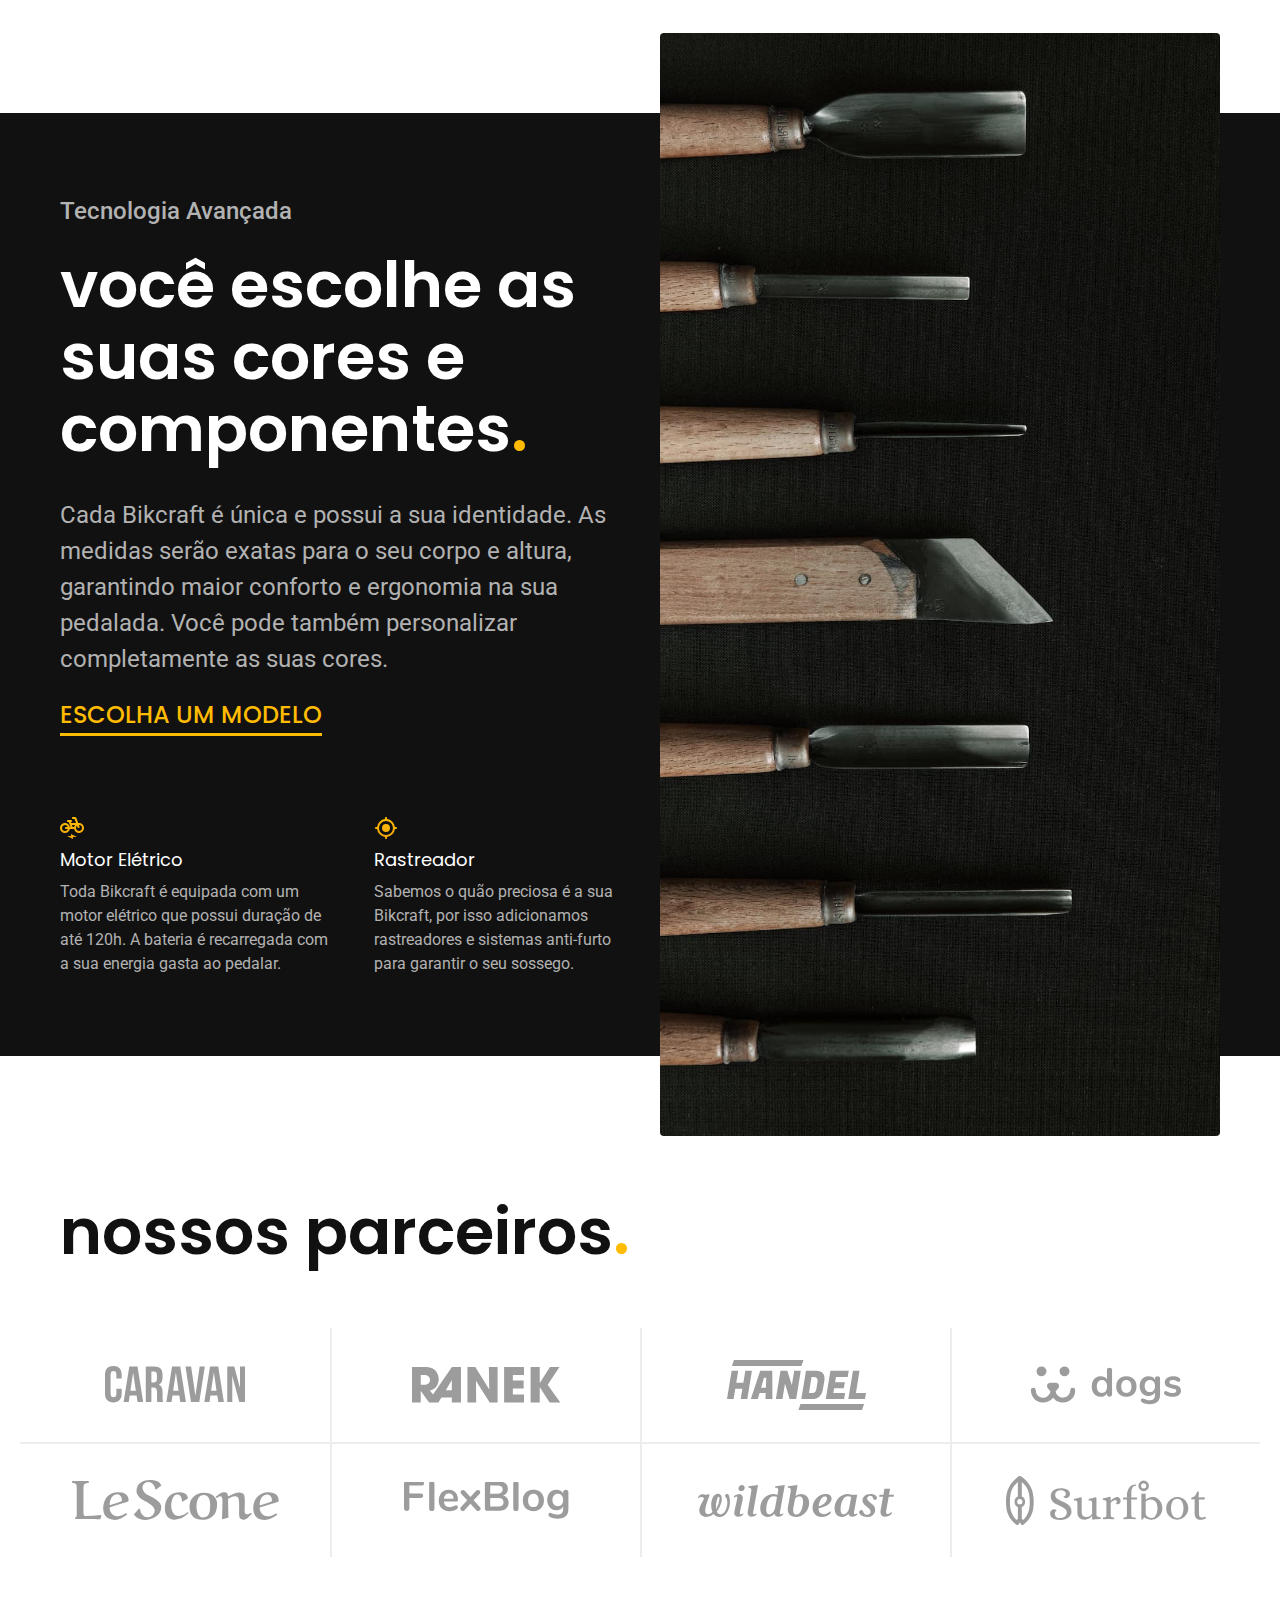
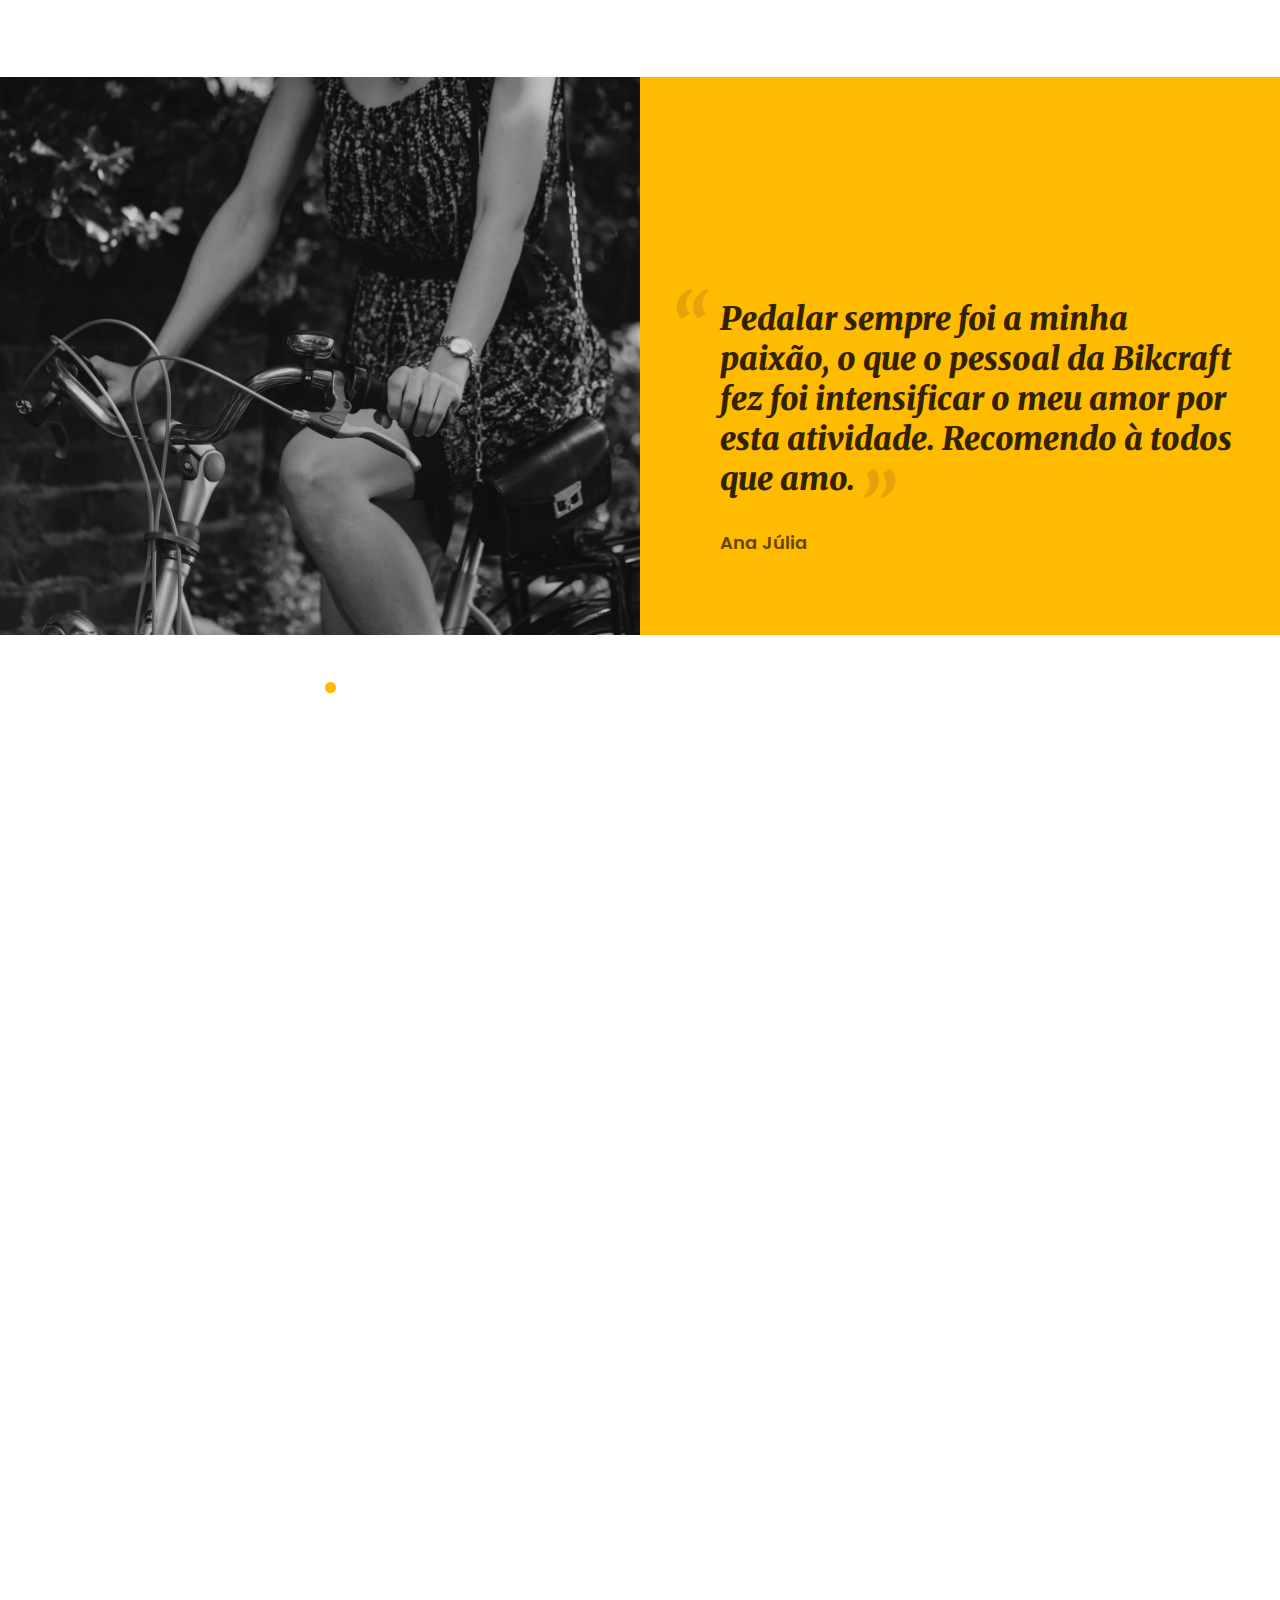
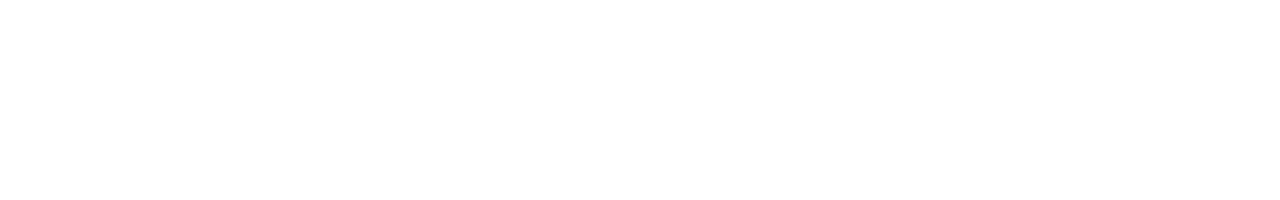
==== commit 13fcf3f3: "seguros" ====
--- a/index.html
+++ b/index.html
@@ -10,9 +10,9 @@
 
   <link rel="stylesheet" href="./css/style.css">
 
-  <!-- <link rel="preconnect" href="https://fonts.googleapis.com">
+  <link rel="preconnect" href="https://fonts.googleapis.com">
   <link rel="preconnect" href="https://fonts.gstatic.com" crossorigin>
-  <link href="https://fonts.googleapis.com/css2?family=Poppins:wght@400;600&family=Roboto:wght@400;500&display=swap" rel="stylesheet"> -->
+  <link href="https://fonts.googleapis.com/css2?family=Merriweather:ital,wght@1,900&family=Poppins:wght@400;600&family=Roboto:wght@400;500&display=swap" rel="stylesheet">
 
 </head>
 
@@ -118,6 +118,11 @@
       <span class="font-1-m-b cor-p4">Ana Júlia</span>
     </div>
   </section>
+  <article class="seguros-bg">
+    <div class="seguros container">
+      <h2 class="font-1-xxl cor-0">seguros<span class="cor-p1">.</span></h2>
+    </div>
+  </article>
 </body>
 
 </html>--- a/css/style.css
+++ b/css/style.css
@@ -8,6 +8,8 @@
 @import "./home/introducao.css";
 @import "./home/tecnologia.css";
 @import "./home/parceiros.css";
+@import "./home/depoimento.css";
+@import "./home/seguros.css";
 
 /* Componentes */
 @import "./utilidades/componentes.css";
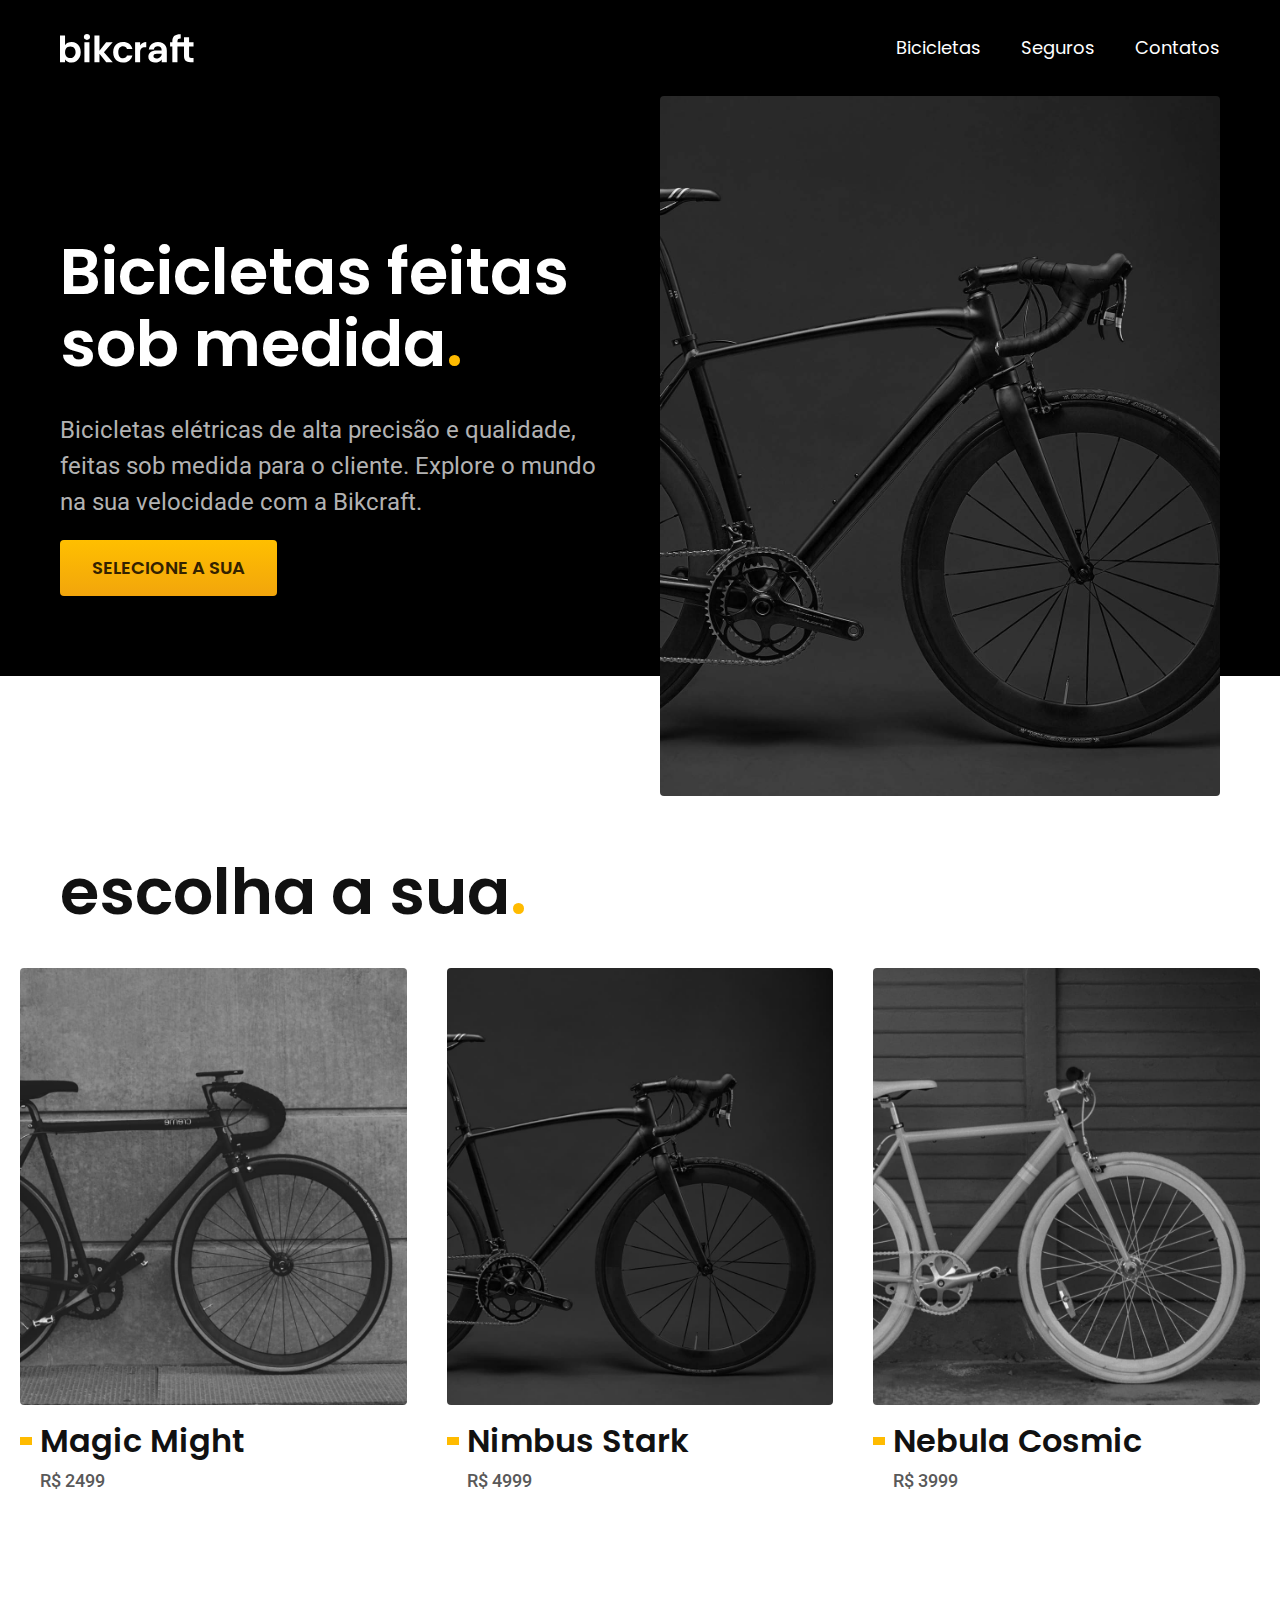
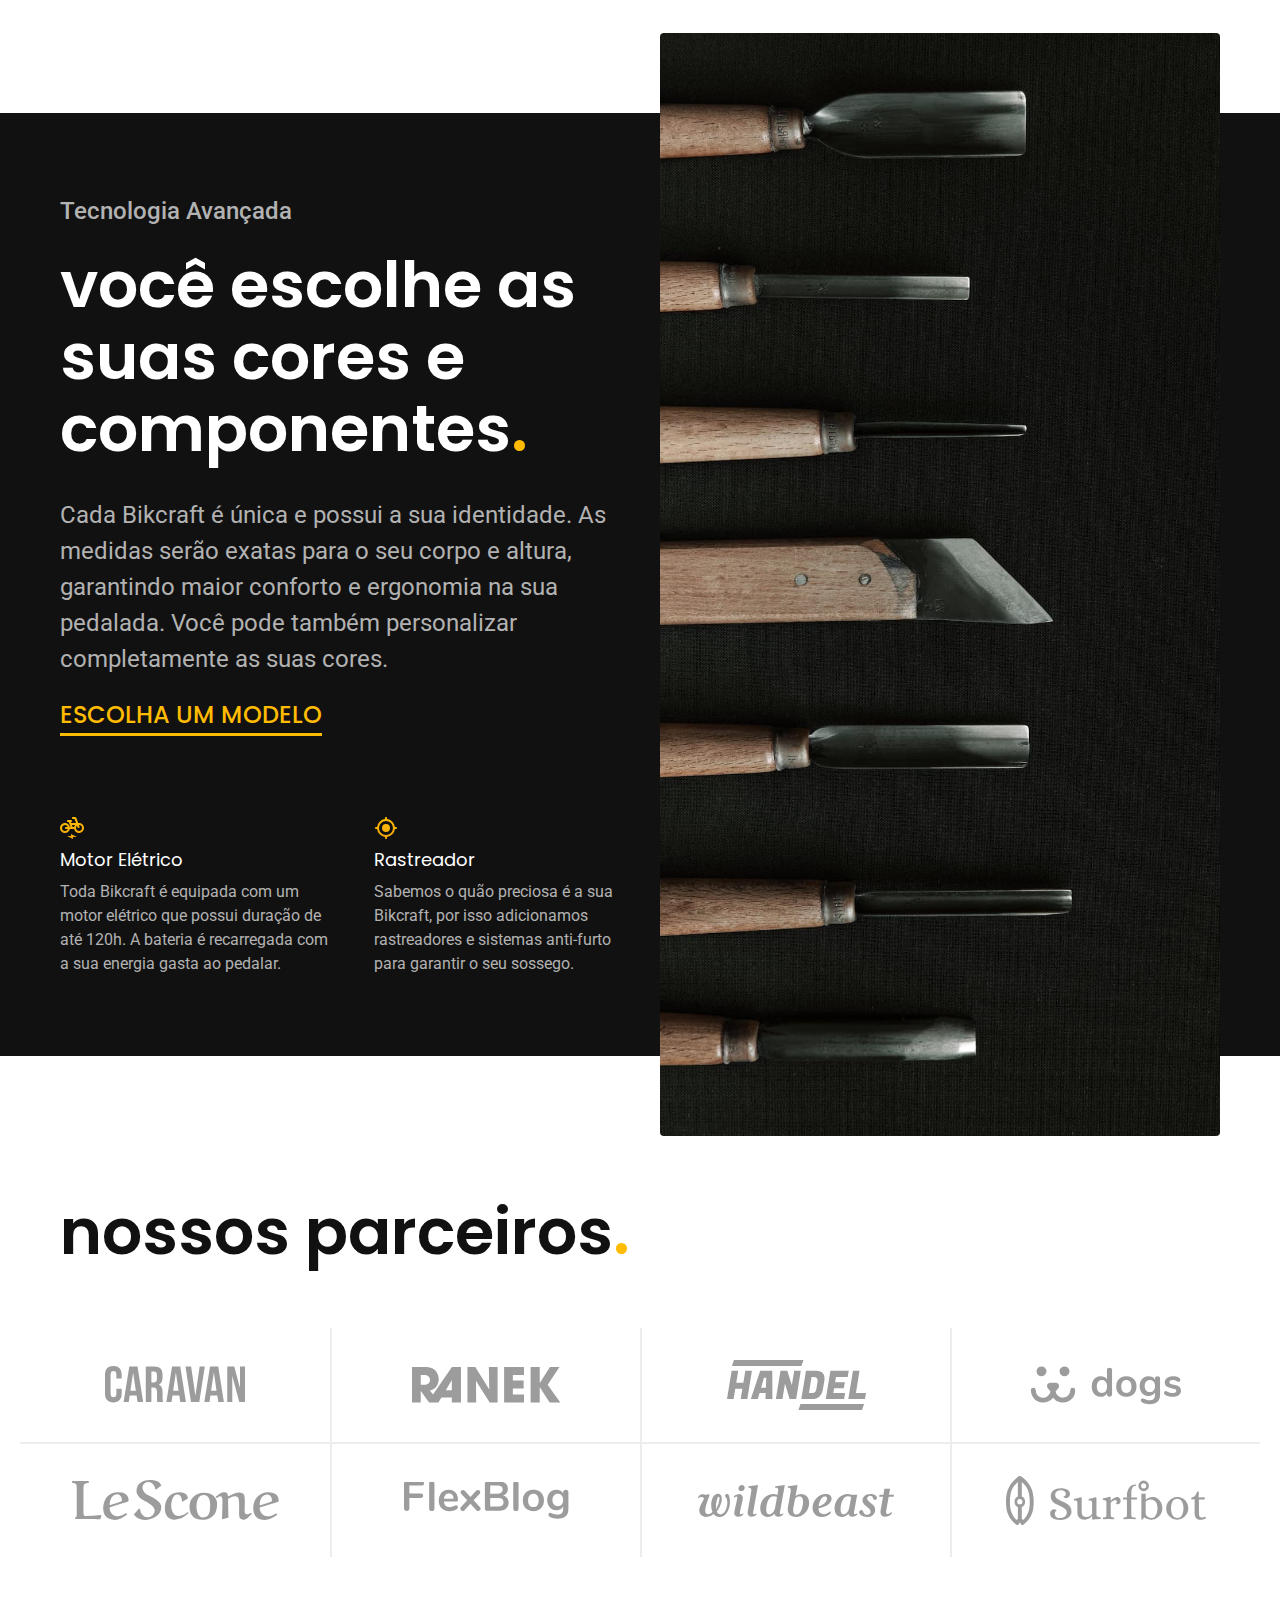
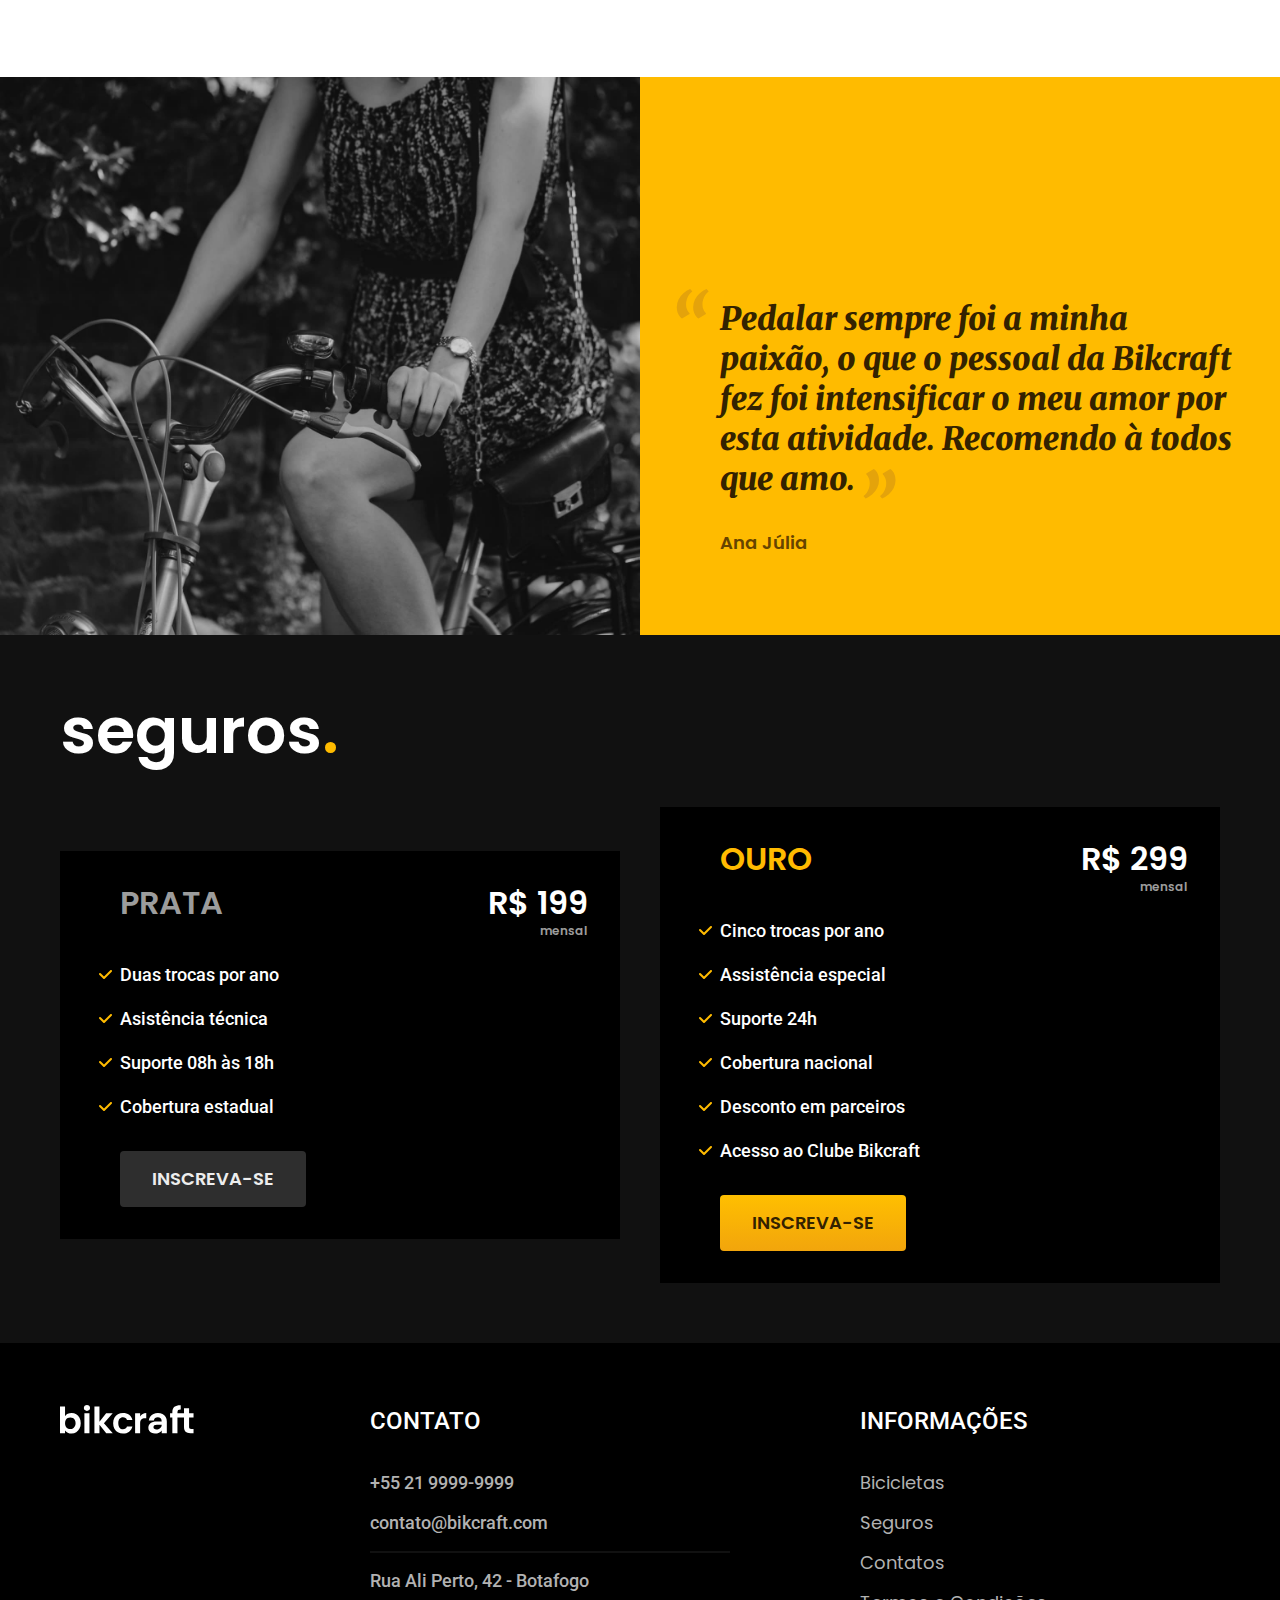
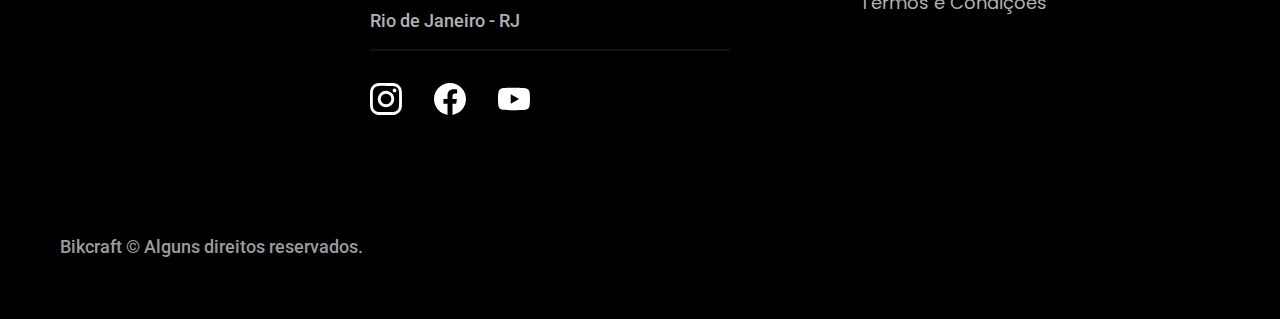
==== commit 0c5f7826: "home" ====
--- a/index.html
+++ b/index.html
@@ -121,8 +121,69 @@
   <article class="seguros-bg">
     <div class="seguros container">
       <h2 class="font-1-xxl cor-0">seguros<span class="cor-p1">.</span></h2>
+      <div class="seguros-item">
+        <h3 class="font-1-xl cor-6">PRATA</h3>
+        <span class="font-1-xl cor-0">R$ 199 <span class="font-1-xs cor-6">mensal</span> </span>
+        <ul class="font-2-m cor-0">
+          <li>Duas trocas por ano</li>
+          <li>Asistência técnica</li>
+          <li>Suporte 08h às 18h</li>
+          <li>Cobertura estadual</li>
+        </ul>
+        <a class="btn secundario" href="./orcamento.html">Inscreva-se</a>
+      </div>
+      <div class="seguros-item">
+        <h3 class="font-1-xl cor-p1">OURO</h3>
+        <span class="font-1-xl cor-0">R$ 299 <span class="font-1-xs cor-6">mensal</span> </span>
+        <ul class="font-2-m cor-0">
+          <li>Cinco trocas por ano</li>
+          <li>Assistência especial</li>
+          <li>Suporte 24h</li>
+          <li>Cobertura nacional</li>
+          <li>Desconto em parceiros</li>
+          <li>Acesso ao Clube Bikcraft</li>
+        </ul>
+        <a class="btn" href="./orcamento.html">Inscreva-se</a>
+      </div>
     </div>
   </article>
+  <footer class="footer-bg">
+    <div class="footer container">
+      <img src="./img/bikcraft.svg" alt="Bikecraft">
+      <div class="footer-contato">
+        <h3 class="font-2-l-b cor-0">CONTATO</h3>
+        <ul class="font-2-m cor-5">
+          <li><a href="tel:+552199999999">+55 21 9999-9999</a></li>
+          <li>contato@bikcraft.com</li>
+          <li>Rua Ali Perto, 42 - Botafogo</li>
+          <li>Rio de Janeiro - RJ</li>
+        </ul>
+        <div class="footer-redes">
+          <a href="./">
+            <img src="./img/redes/instagram.svg" alt="Instagram">
+          </a>
+          <a href="./">
+            <img src="./img/redes/facebook.svg" alt="Facebook">
+          </a>
+          <a href="./">
+            <img src="./img/redes/youtube.svg" alt="Youtube">
+          </a>
+        </div>
+      </div>
+      <div class="footer-info">
+        <h3 class="font-2-l-b cor-0">INFORMAÇÕES</h3>
+        <nav>
+          <ul class="font-1-m cor-5">
+            <li><a href="./bicicletas.html">Bicicletas</a></li>
+            <li><a href="./seguros.html">Seguros</a></li>
+            <li><a href="./contatos.html">Contatos</a></li>
+            <li><a href="./termos.html">Termos e Condições</a></li>
+          </ul>
+        </nav>
+      </div>
+      <p class="footer-copy font-2-m cor-6">Bikcraft © Alguns direitos reservados.</p>
+    </div>
+  </footer>
 </body>
 
 </html>--- a/css/style.css
+++ b/css/style.css
@@ -3,16 +3,19 @@
 @import "./utilidades/cores.css";
 
 @import "./global/header.css";
+@import "./global/footer.css";
 
 /* Home */
 @import "./home/introducao.css";
 @import "./home/tecnologia.css";
 @import "./home/parceiros.css";
 @import "./home/depoimento.css";
-@import "./home/seguros.css";
 
 /* Componentes */
 @import "./utilidades/componentes.css";
 
 /* Bicicletas */
 @import "./bicicletas/bicicletas-lista.css";
+
+/* Seguros */
+@import "./seguros/seguros.css";
